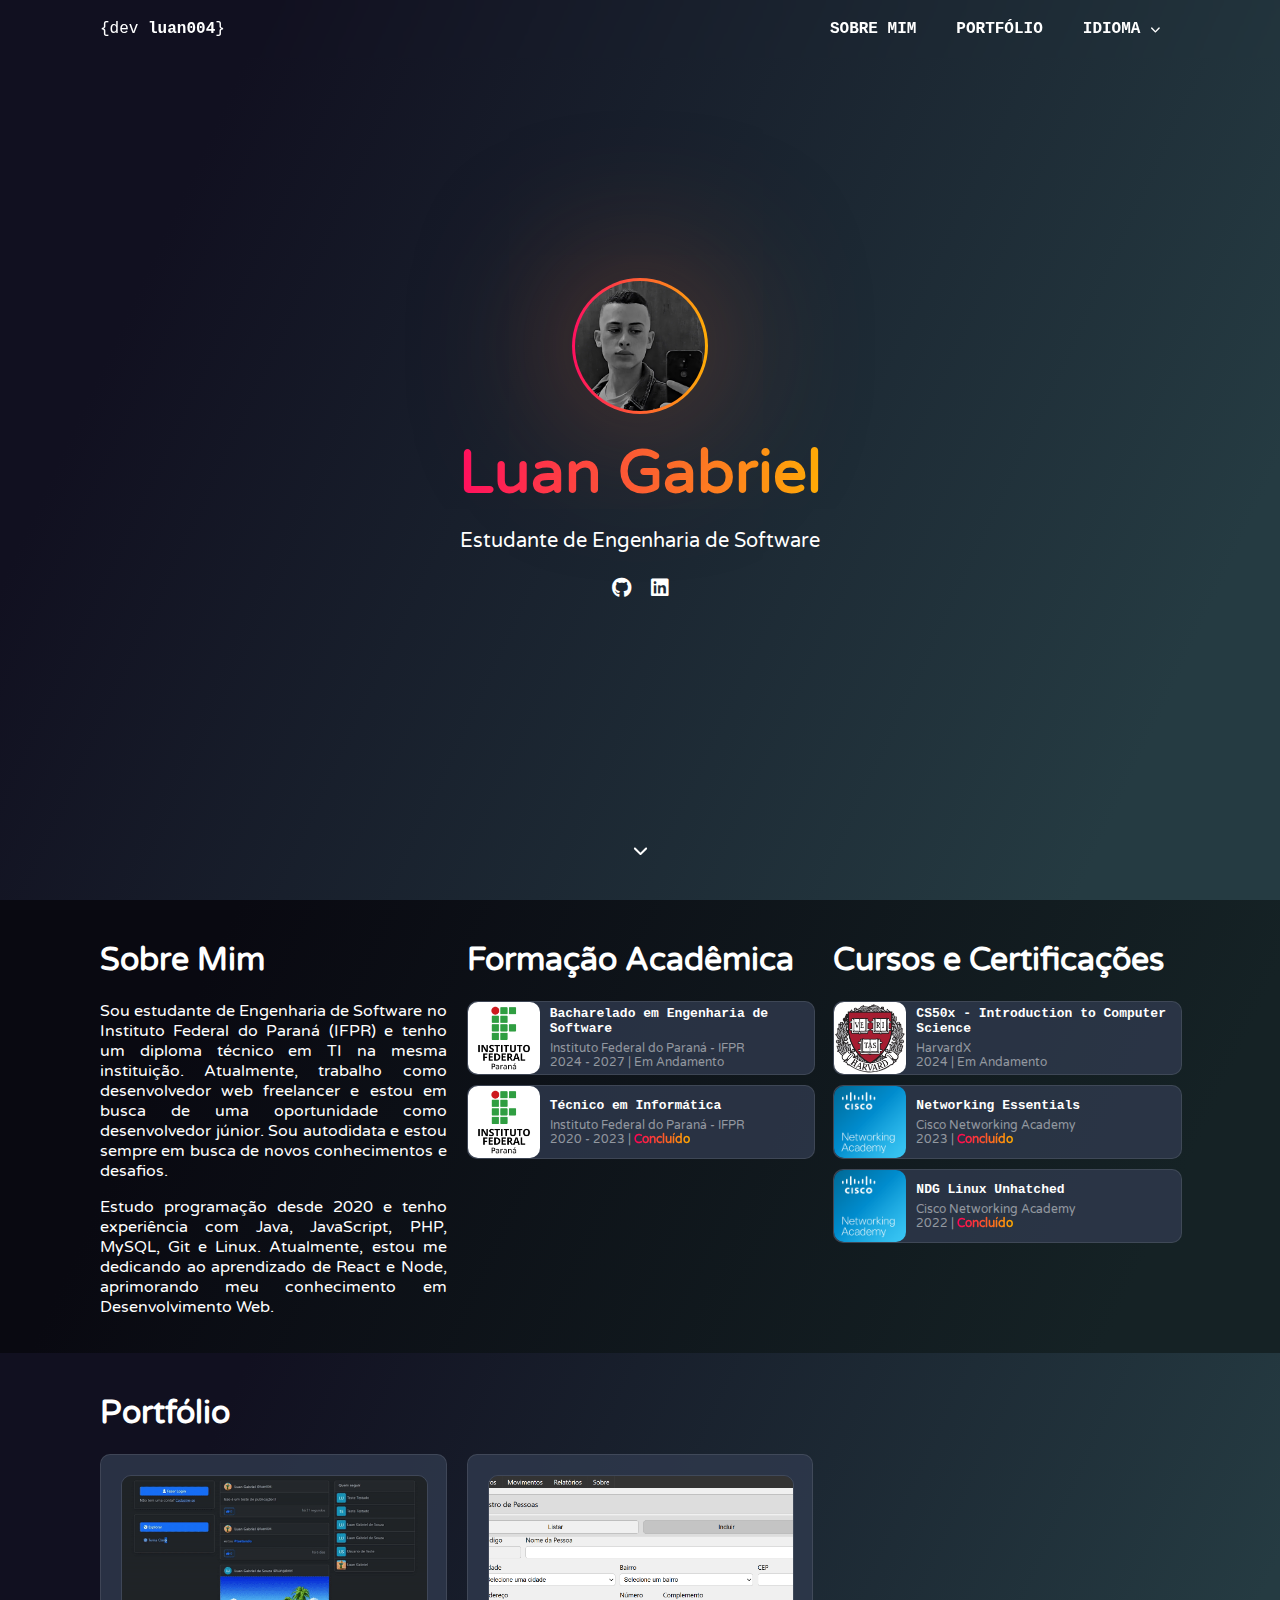
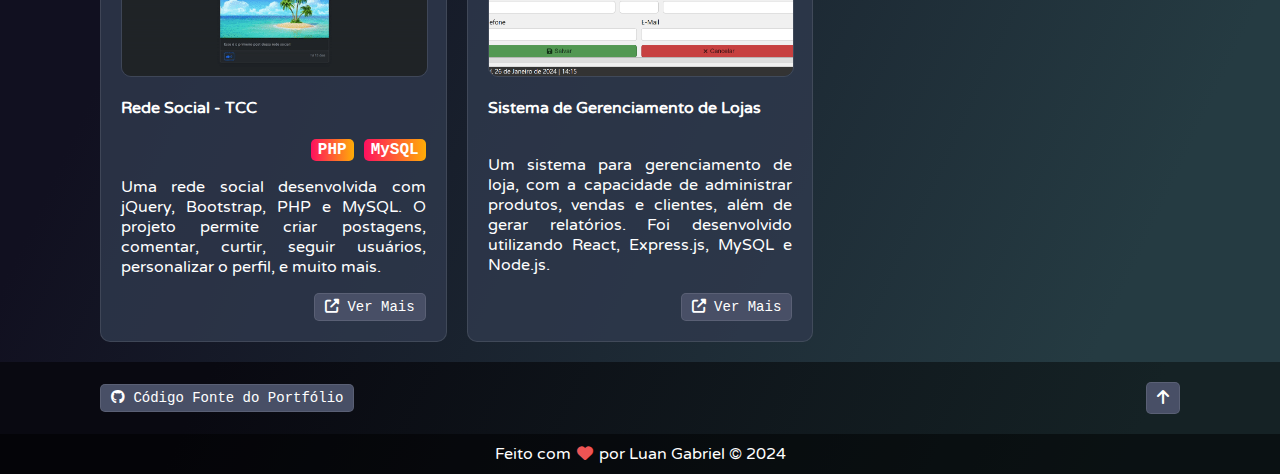
==== index.html @ 19df565a "25-05" ====
<!DOCTYPE html>
<html lang="en">
<head>
    <meta charset="UTF-8">
    <meta name="viewport" content="width=device-width, initial-scale=1.0">

    <title>Luan Gabriel</title>
    <link rel="icon" href="images/favicon.ico">

    <link rel="stylesheet" href="css/main.css">
    <link rel="stylesheet" href="css/footer.css">
    <link rel="stylesheet" href="css/nav.css">

    <link rel="stylesheet" href="css/fontawesome/css/all.min.css">
    <script src="js/jquery-3.7.1.min.js"></script>
</head>
<body>
    <!-- NAVBAR -->
    <header>
        <nav class="transparent">
            <span class="logo">{dev <b>luan004</b>}</span>
            <ul>
                <a href="#aboutme" id="nav-aboutme"></a>
                <a href="#portfolio" id="nav-portfolio"></a>
                <div class="dropdown">
                    <button class="dropdown-button">
                        <span id="nav-language"></span>
                        <i class="fa-solid fa-chevron-down"></i>
                    </button>
                    <div class="dropdown-menu">
                        <button onclick="setLang('pt-br')">
                            <img src="images/br.png" alt="Brazil Flag">
                            PORTUGUÊS
                        </button>
                        <button onclick="setLang('en-us')">
                            <img src="images/us.png" alt="United States Flag">
                            ENGLISH
                        </button>
                    </div>
                </div>
            </ul>
        </nav>
    </header>

    <!-- FACE SECTION -->
    <section id="face">
        <div class="content">
            <div class="avatar">
                <img src="images/avatar.jpg" alt="Luan">
            </div>
            <h1><b>Luan Gabriel</b></h1>
            <p id="face-subtitle"></p>
            <div class="socials">
                
                <div class="social">
                    <a class="social-content" href="https://github.com/luan004" target="_blank">
                        /luan004
                    </a>
                    <a href="https://github.com/luan004" target="_blank">
                        <i class="fab fa-github"></i>
                    </a>
                </div>
                <div class="social">
                    <a href="https://www.linkedin.com/in/luangabriel004/" target="_blank">
                        <i class="fab fa-linkedin"></i>
                    </a>
                    <a class="social-content" href="https://www.linkedin.com/in/luangabriel004/" target="_blank">
                        /luangabriel004
                    </a>
                </div>
            </div>
        </div>
        <a class="arrow" href="#aboutme">
            <i class="fa-solid fa-chevron-down"></i>
        </a>
    </section>

    <!-- ABOUT ME -->
    <section id="aboutme">
        <div class="aboutme">
            <h1 id="aboutme-title"></h1>
            <span id="aboutme-text"></span>
        </div>
        <div>
            <h1 id="education-title"></h1>
            <div class="courses">
                <div class="course">
                    <img src="images/logos/ifpr.png" alt="IFPR Logo">
                    <div>
                        <h4 id="education-bs-title"></h4>
                        <span id="education-bs-text"></span>
                    </div>
                </div>
                <div class="course">
                    <img src="images/logos/ifpr.png" alt="IFPR Logo">
                    <div>
                        <h4 id="education-it-title"></h4>
                        <span id="education-it-text"></span>
                    </div>
                </div>
            </div>
        </div>
        <div>
            <h1 id="courses-title"></h1>
            <div class="courses">
                <div class="course">
                    <img src="images/logos/harvard.jpg" alt="IFPR Logo">
                    <div>
                        <h4 id="courses-cs50-title"></h4>
                        <span id="courses-cs50-text"></span>
                    </div>
                </div>
                <div class="course">
                    <img src="images/logos/cisco.png" alt="IFPR Logo">
                    <div>
                        <h4 id="courses-network-title"></h4>
                        <span id="courses-network-text"></span>
                    </div>
                </div>
                <div class="course">
                    <img src="images/logos/cisco.png" alt="IFPR Logo">
                    <div>
                        <h4 id="courses-linux-title"></h4>
                        <span id="courses-linux-text"></span>
                    </div>
                </div>            
            </div>
        </div>
    </section>

    <!-- PORTFOLIO -->
    <section id="portfolio">
        <h1 id="portfolio-title"></h1>
        <div class="grid">
            <div class="card">
                <img src="images/portfolio/redesocial/thumb.gif" alt="Social Network Project">
                <h4 id="redesocial-title"></h4>
                <div class="tags">
                    <div class="tag">
                        PHP
                    </div>
                    <div class="tag">
                        MySQL
                    </div>
                </div>
                <p id="redesocial-text"></p>
                <div>
                    <a href="portfolio/redesocial">
                        <i class="fas fa-external-link-alt"></i>
                        <span id="redesocial-button"></span>
                    </a>
                </div>
            </div>
            <div class="card">
                <img src="images/portfolio/store/thumb.png" alt="Social Network Project">
                <h4 id="store-title"></h4>
                <p id="store-text"></p>
                <div>
                    <a href="portfolio/store">
                        <i class="fas fa-external-link-alt"></i>
                        <span id="store-button"></span>
                    </a>
                </div>
            </div>
        </div>
    </section>

    <!-- FOOTER -->
    <footer>
        <div>
            <a class="portsource" target="_blank" href="https://github.com/luan004/luan004.tech">
                <i class="fab fa-github"></i>
                <span id="footer-button"></span>
            </a>
            <a class="totop" href="#face">
                <i class="fa-solid fa-arrow-up"></i>
            </a>
        </div>
        <span id="footer-text"></span>
    </footer>
</body>
<script src="js/script.js"></script>
<script src="js/lang.js"></script>
</html>
---- css/main.css ----
/* ROBOTO FONTFACE */

@import url('https://fonts.googleapis.com/css?family=Roboto:300,400,500,700&display=swap');
@import url('https://fonts.googleapis.com/css2?family=Varela+Round&display=swap');

html {
    scroll-behavior: smooth;
}

body {
    margin: 0;
    font-family: 'Varela Round', sans-serif;
    min-height: 100vh;
    min-width: 360px;
}

/* FACE SECTION */

#face {
    /* background-color: #1b1b1b; */
    background: rgb(17,16,32);
    background: linear-gradient(115deg, rgba(17,16,32,1) 16%, rgba(37,59,66,1) 88%);
    min-height: 100vh;
    box-sizing: border-box;
    display: flex;
}

#face .content {
    margin: auto;
    text-align: center;
    color:white;
    font-size: 20px;
}

.avatar {
    background: linear-gradient(to right, #ff105f, #ffad06);
    display: inline-flex;
    border-radius: 50%;
    transition: 0.3s;
    box-shadow: 0 0 150px 2px rgba(212, 98, 45, 0.5);
}

.avatar img {
    border-radius: 50%;
    width: 130px;
    margin: 3px;
    transition: 0.3s;
}

.avatar:hover {
    box-shadow: 0 0 350px 30px rgba(212, 98, 45, 0.5);
    transform: scale(1.1);
}

#face .content h1 {
    background: linear-gradient(to right, #ff105f, #ffad06);
    -webkit-background-clip: text;
    -webkit-text-fill-color: transparent;
    font-size: 60px;
    margin: 20px;
}

.socials {
    display: flex;
    justify-content: center;
    margin: 20px;
    gap: 10px;
}

.social {
    background-color: transparent;
    padding: 5px;
    display: flex;
    transition: 0.3s;
    border-radius: 5px;
}

.social-content {
    transition: 0.3s;
    width: 0;
    overflow: hidden;
}

.social-content {
    font-size: 14px;
    color: white;
    text-decoration: none;
    transition: 0.3s;
}

.socials a {
    color: white;
    text-decoration: none;
    transition: 0.3s;
    display: flex;
    justify-content: center;
    align-items: center;
    font-family: 'Roboto Mono', monospace;
}

.arrow {
    position: absolute;
    bottom: 20px;
    left: 50%;
    transform: translateX(-50%);
    font-size: 15px;
    transition: 0.3s;
    color: white;
    cursor: pointer;
    padding: 20px;
}

.arrow.transparent {
    color: rgba(0, 0, 0, 0);
}

section {
    padding: 20px 100px;
}

/* ABOUT ME */

#aboutme {
    background-color:  rgba(20, 30, 48, 0.8);
    color: white;
    display: grid;
    background: rgb(17,16,32);
    background: linear-gradient(115deg, rgb(9, 9, 17) 16%, rgb(21, 34, 37) 88%);
    gap: 20px;
    grid-template-columns: 1fr 1fr 1fr;
}

.aboutme p {
    text-align: justify;
}

.courses {
    display: flex;
    flex-direction: column;
    gap: 10px;
    width: fit-content;
}

.course {
    background-color:  rgba(47, 57, 77, 0.8);
    border: solid 1px rgba(255, 255, 255, 0.1);
    border-radius: 10px;
    height: 72px;
    display: flex;
    width: 100%;
}

.course img {
    width: 72px;
    object-fit: cover;
    border-radius: 10px;
}

.course div {
    display: flex;
    flex-direction: column;
    justify-content: center;
    padding: 10px;
    overflow: hidden;
    width: 100%;
}

.course p, .course h4 {
    margin: 0;
}

.course p {
    font-size: 12px;
    color: rgba(255, 255, 255, 0.5);
}

.course h4 {
    font-size: 13px;
    font-family: 'Roboto Mono', monospace;
    margin-bottom: 5px;
}

.fin {
    background: linear-gradient(to right, #ff0055, #ffaa00);
    -webkit-background-clip: text;
    -webkit-text-fill-color: transparent;
}

/* PORTFOLIO */

#portfolio {
    background: rgb(17,16,32);
    background: linear-gradient(115deg, rgba(17,16,32,1) 16%, rgba(37,59,66,1) 88%);
    color: white;
}

.grid {
    display: grid;
    gap: 20px;
    grid-template-columns: repeat(3, minmax(0, 1fr));
}

.card {
    background-color:  rgba(47, 57, 77, 0.8);
    border: solid 1px rgba(255, 255, 255, 0.1);
    border-radius: 10px;
    padding: 20px;
    box-sizing: border-box;
    display: flex;
    flex-direction: column;
}

.card img {
    width: 100%;
    border-radius: 10px;
    height: 200px;
    object-fit: cover;
    border: solid 1px rgba(255, 255, 255, 0.1);
}

.card p, h4 {
    overflow-wrap: anywhere;
}

.card p {
    text-align: justify; 
}

.card div {
    display: flex;
    justify-content: end;
    margin-top: auto;
    gap: 10px;
}


.tag {
    padding: 2px 7px;
    font-family: 'Roboto Mono', monospace;
    font-weight: bold;
    
    /* GRADIENT BORDER */
    background: linear-gradient(to right, #ff105f, #ffad06);
    border-radius: 5px;
}

.card div a {
    color: white;
    text-decoration: none;
    transition: 0.3s;
    background-color: #484f66;
    padding: 5px 10px;
    border-radius: 5px;
    text-align: right;
    font-size: 14px;
    font-family: 'Roboto Mono', monospace;
    border: solid 1px rgba(255, 255, 255, 0.1);
    text-align: center;
}

.card div a:hover {
    filter: brightness(0.7);
}

@media screen and (max-width: 1700px) {
    .courses {
        width: 100%;
    }
}

@media screen and (max-width: 1200px) {
    .grid {
        grid-template-columns: repeat(2, minmax(0, 1fr));
    }
    #aboutme {
        grid-template-columns: 1fr;
    }
}

@media screen and (max-width: 920px) {
    .grid {
        grid-template-columns: 1fr;
    }
}

@media screen and (max-width: 720px) {
    section {
        padding: 20px;
    }

    .card div {
        flex-direction: column;
    }

    .card div a {
        padding: 10px 20px;
    }
}

@media screen and (min-width: 720px) {
    .social:hover {
        background-color: rgba(0, 0, 0, 0.4);
    }
    
    .social:hover .social-content {
        width: 150px;
    }
}
---- css/footer.css ----
/* FOOTER */

footer {
    background-color:  rgba(20, 30, 48, 0.8);
    color: white;
    text-align: center;
    display: flex;
    flex-direction: column;

    background: rgb(17,16,32);
    background: linear-gradient(115deg, rgb(9, 9, 17) 16%, rgb(21, 34, 37) 88%);
}

footer div {
    display: flex;
    width: 100%;
    align-items: center;
    justify-content: space-between;
    padding: 20px 100px;
    box-sizing: border-box;
}

.portsource {
    color: white;
    text-decoration: none;
    transition: 0.3s;
    background-color: #484f66;
    padding: 5px 10px;
    border-radius: 5px;
    text-align: right;
    font-size: 14px;
    font-family: 'Roboto Mono', monospace;
    border: solid 1px rgba(255, 255, 255, 0.1);
    text-align: center;
}

.portsource:hover {
    filter: brightness(0.7);
}

.totop {
    color: white;
    transition: 0.3s;
    background-color: #484f66;
    padding: 5px 10px;
    border-radius: 5px;
    border: solid 1px rgba(255, 255, 255, 0.1);
}

.totop:hover {
    filter: brightness(0.7);
}

footer p {
    background-color: rgba(0, 0, 0, 0.479);
    padding: 10px;
    margin: 0;
}

footer p i {
    margin: 0 2px 0 2px;
    color: rgb(238, 84, 84);
}

@media screen and (max-width: 720px) {
    footer div {
        padding: 20px;
    }
}
---- css/nav.css ----
/* NAV */

nav {
    font-family: 'Roboto Mono', monospace; 
    position: fixed;
    width: -webkit-fill-available;
    background-color:  rgba(20, 30, 48, 0.8);
    display: flex;
    backdrop-filter: blur(5px);
    padding: 0 100px;
    transition: 0.3s;
    width: 100%;
    box-sizing: border-box;
    border-bottom: solid 1px rgba(255, 255, 255, 0.1);
}

nav.transparent {
    background-color: rgba(0, 0, 0, 0);
    border: rgba(255, 255, 255, 0);;
}

nav a {
    text-decoration: none;
    color: white;
    margin: auto 0;
}

nav .logo {
    color: white;
    margin: auto 0;
}	

nav ul {
    list-style-type: none;
    margin: 0;
    padding: 0;
    display: flex;
    margin-left: auto;
}

nav ul a, .dropdown-button {
    padding: 20px;
    color: white;
    text-decoration: none;
    transition: 0.1s;
    border-radius: 5px;
    font-weight: bold;
}

nav ul a * {
    font-size: 16px;
    height: 16px;
}

nav ul a div {
    display: flex;
    justify-content: center;
    align-items: center;
    width: 50px;
}

nav ul a div img {
    position: absolute;
    width: 32px;
    height: 32px;
}

nav ul a:hover {
    background-color: rgba(0, 0, 0, 0.30);
}

.dropdown {
    position: relative;
    display: inline-block;
    width: inherit;
}

.dropdown-button {
    width: inherit;
    background-color: transparent;
    border: none;
    height: 100%;
    text-wrap: nowrap;
    font-family: 'Roboto Mono', monospace;
    font-weight: bold;
    font-size: 16px;
}

.dropdown-button i {
    font-size: 10px;
}
.dropdown-button:hover {
    background-color: rgba(0, 0, 0, 0.30);
    cursor: pointer;
}

.dropdown:hover .dropdown-menu {
    display: block;
}

.dropdown-menu {
    display: none;
    position: absolute;
    min-width: inherit;
    box-shadow: 0px 8px 16px 0px rgba(0,0,0,0.2);
    z-index: 1;

    background-color: rgba(20, 30, 48, 0.8);
    backdrop-filter: blur(5px);
    border-radius: 10px;
    border: solid 1px rgba(255, 255, 255, 0.1);
    padding: 10px 0;
}

.dropdown-menu button {
    width: 100%;
    background-color: transparent;
    border: none;
    color: white;
    padding: 10px 20px;
    text-align: left;
    text-decoration: none;
    display: block;
    font-size: 16px;
    transition: 0.1s;
    font-family: 'Roboto Mono', monospace;
    font-weight: bold;
    font-size: 14px;
    align-items: center;
    display: flex;
}

.dropdown-menu button img {
    width: 24px;
    height: 24px;
    margin-right: 5px;
}

.dropdown-menu button:hover {
    background-color: rgba(0, 0, 0, 0.30);
    cursor: pointer;

}

@media screen and (max-width: 720px) {

    nav {
        padding: 0;
    }

    nav .logo {
        display: none;
    }

    nav ul {
        width: 100%;
    }

    nav ul a {
        padding: 20px 0;
        width: inherit;
        text-align: center;
    }

    nav ul a div {
        width: auto;
    }
}
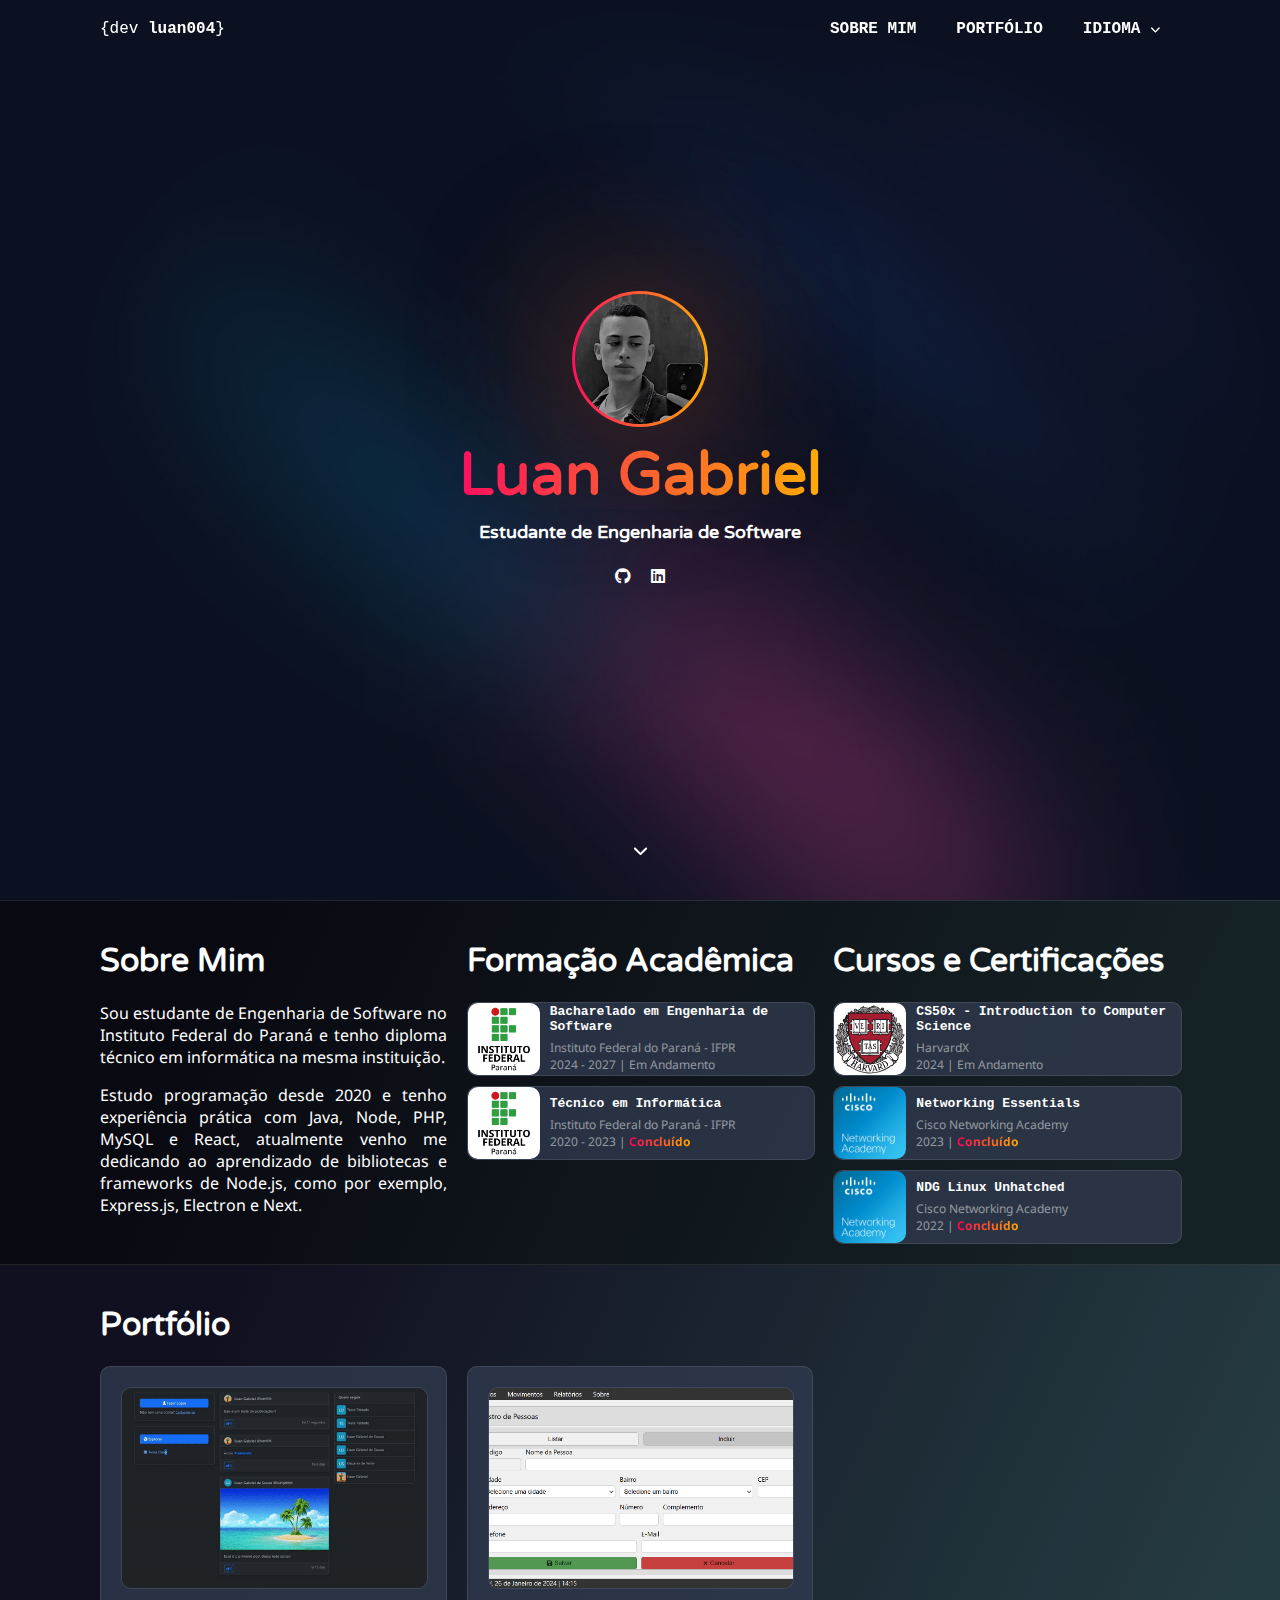
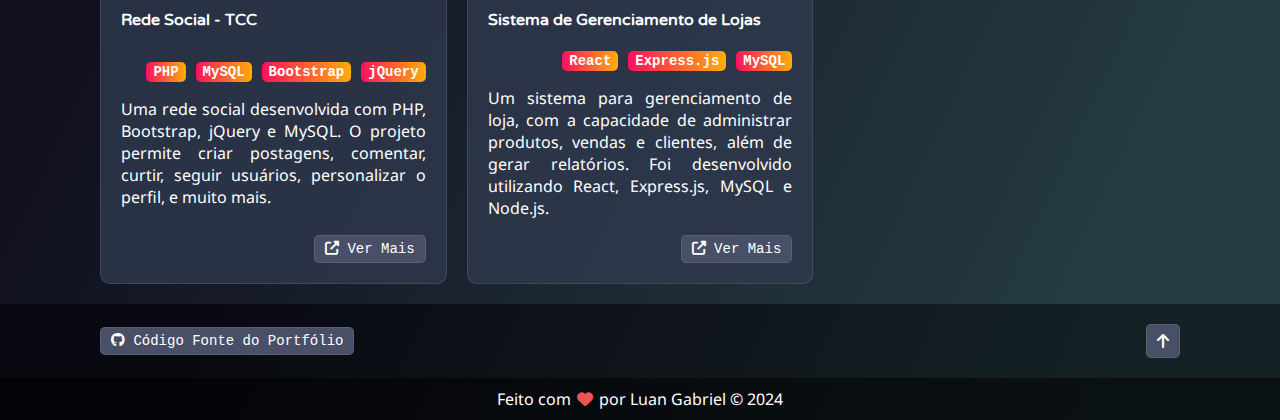
==== commit 1e7233d7: "25-05" ====
--- a/index.html
+++ b/index.html
@@ -48,8 +48,8 @@
             <div class="avatar">
                 <img src="images/avatar.jpg" alt="Luan">
             </div>
-            <h1><b>Luan Gabriel</b></h1>
-            <p id="face-subtitle"></p>
+            <h1>Luan Gabriel</h1>
+            <h2 id="face-subtitle"></h2>
             <div class="socials">
                 
                 <div class="social">
@@ -142,6 +142,12 @@
                     <div class="tag">
                         MySQL
                     </div>
+                    <div class="tag">
+                        Bootstrap
+                    </div>
+                    <div class="tag">
+                        jQuery
+                    </div>
                 </div>
                 <p id="redesocial-text"></p>
                 <div>
@@ -154,6 +160,17 @@
             <div class="card">
                 <img src="images/portfolio/store/thumb.png" alt="Social Network Project">
                 <h4 id="store-title"></h4>
+                <div class="tags">
+                    <div class="tag">
+                        React
+                    </div>
+                    <div class="tag">
+                        Express.js
+                    </div>
+                    <div class="tag">
+                        MySQL
+                    </div>
+                </div>
                 <p id="store-text"></p>
                 <div>
                     <a href="portfolio/store">
--- a/css/main.css
+++ b/css/main.css
@@ -2,6 +2,8 @@
 
 @import url('https://fonts.googleapis.com/css?family=Roboto:300,400,500,700&display=swap');
 @import url('https://fonts.googleapis.com/css2?family=Varela+Round&display=swap');
+@import url('https://fonts.googleapis.com/css2?family=Poetsen+One&display=swap');
+@import url('https://fonts.googleapis.com/css2?family=Noto+Sans:ital,wght@0,100..900;1,100..900&display=swap');
 
 html {
     scroll-behavior: smooth;
@@ -9,27 +11,30 @@
 
 body {
     margin: 0;
-    font-family: 'Varela Round', sans-serif;
+    font-family: 'Noto Sans', sans-serif;
     min-height: 100vh;
     min-width: 360px;
 }
 
+h1, h2, h3, h4, h5, h6 {
+    font-family: 'Varela Round', sans-serif;
+}
 /* FACE SECTION */
 
 #face {
-    /* background-color: #1b1b1b; */
     background: rgb(17,16,32);
-    background: linear-gradient(115deg, rgba(17,16,32,1) 16%, rgba(37,59,66,1) 88%);
     min-height: 100vh;
     box-sizing: border-box;
     display: flex;
+    /* background: linear-gradient(115deg, rgba(17,16,32,1) 16%, rgba(37,59,66,1) 88%); */
+    background-image: url('../images/hero-dark@90.dba36cdf.jpg');
+    background-size: cover;
 }
 
 #face .content {
     margin: auto;
     text-align: center;
     color:white;
-    font-size: 20px;
 }
 
 .avatar {
@@ -57,8 +62,14 @@
     -webkit-background-clip: text;
     -webkit-text-fill-color: transparent;
     font-size: 60px;
-    margin: 20px;
-}
+    margin: 10px;
+}
+
+#face .content h2 {
+    font-size: 18px;
+    margin: 10px;
+}
+
 
 .socials {
     display: flex;
@@ -128,17 +139,25 @@
     background: linear-gradient(115deg, rgb(9, 9, 17) 16%, rgb(21, 34, 37) 88%);
     gap: 20px;
     grid-template-columns: 1fr 1fr 1fr;
+
+    border-top: solid 1px rgba(255, 255, 255, 0.1);
+    border-bottom: solid 1px rgba(255, 255, 255, 0.1);
 }
 
 .aboutme p {
     text-align: justify;
 }
 
+.aboutme span {
+    width: 400px;
+    display: block;
+}
 .courses {
     display: flex;
     flex-direction: column;
     gap: 10px;
     width: fit-content;
+    width: 400px;
 }
 
 .course {
@@ -238,10 +257,14 @@
     padding: 2px 7px;
     font-family: 'Roboto Mono', monospace;
     font-weight: bold;
-    
-    /* GRADIENT BORDER */
     background: linear-gradient(to right, #ff105f, #ffad06);
     border-radius: 5px;
+    font-size: 14px;
+    transition: 0.2s;
+}
+
+.tag:hover {
+    box-shadow: 0 0 10px 0 rgb(255, 78, 55);
 }
 
 .card div a {
@@ -266,6 +289,9 @@
     .courses {
         width: 100%;
     }
+    .aboutme span {
+        width: 100%;
+    }
 }
 
 @media screen and (max-width: 1200px) {
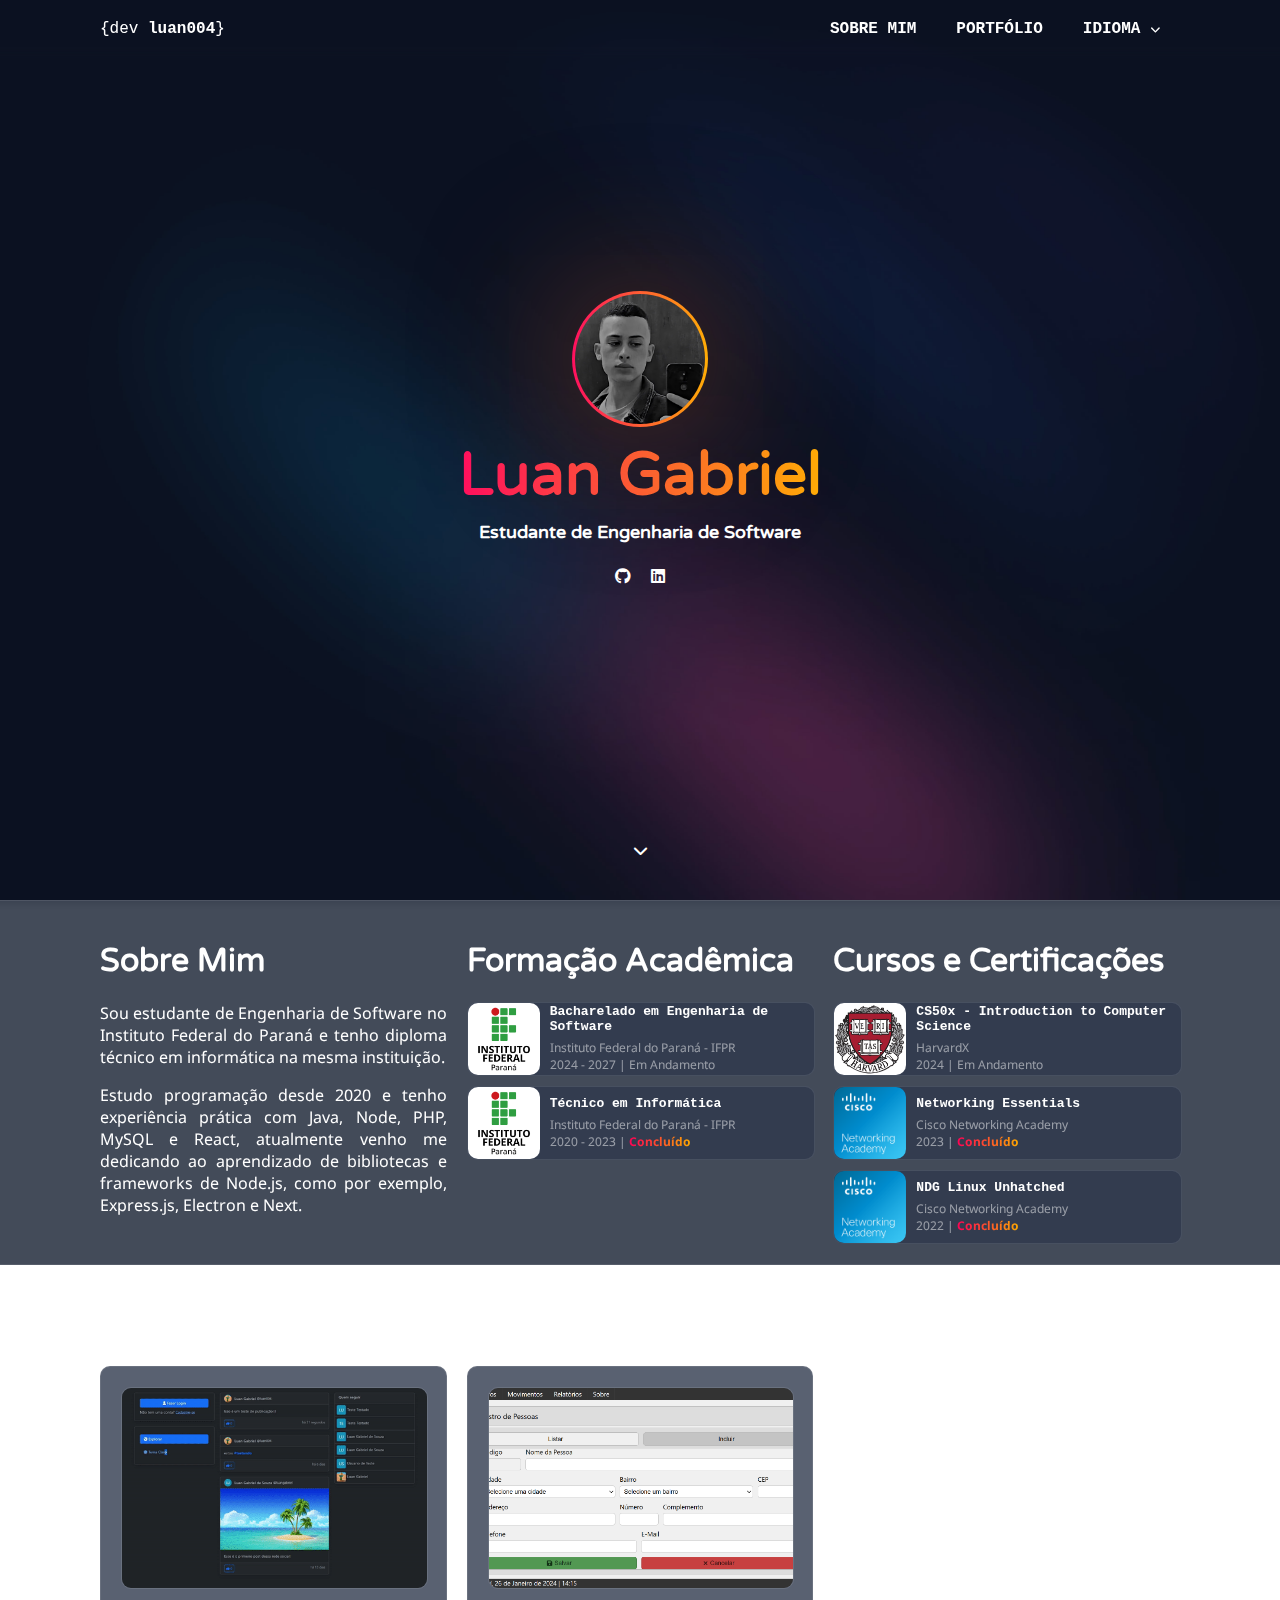
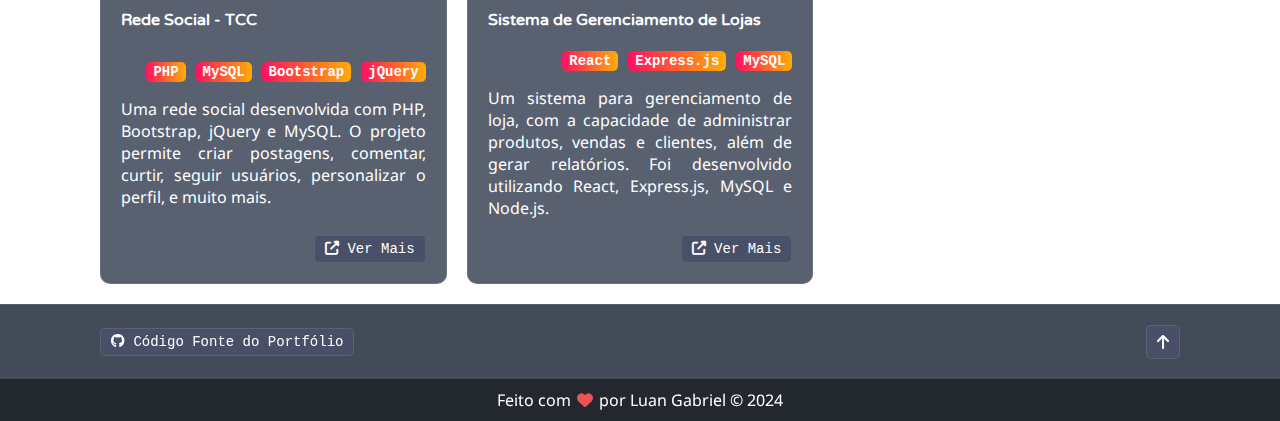
==== commit 5254df00: "25-05" ====
--- a/index.html
+++ b/index.html
@@ -15,6 +15,161 @@
     <script src="js/jquery-3.7.1.min.js"></script>
 </head>
 <body>
+
+    <!-- FACE SECTION -->
+    <section id="face">
+        <div class="content">
+            <div class="avatar">
+                <img src="images/avatar.jpg" alt="Luan">
+            </div>
+            <h1>Luan Gabriel</h1>
+            <h2 id="face-subtitle"></h2>
+            <div class="socials">
+                
+                <div class="social">
+                    <a class="social-content" href="https://github.com/luan004" target="_blank">
+                        /luan004
+                    </a>
+                    <a href="https://github.com/luan004" target="_blank">
+                        <i class="fab fa-github"></i>
+                    </a>
+                </div>
+                <div class="social">
+                    <a href="https://www.linkedin.com/in/luangabriel004/" target="_blank">
+                        <i class="fab fa-linkedin"></i>
+                    </a>
+                    <a class="social-content" href="https://www.linkedin.com/in/luangabriel004/" target="_blank">
+                        /luangabriel004
+                    </a>
+                </div>
+            </div>
+        </div>
+        <a class="arrow" href="#aboutme">
+            <i class="fa-solid fa-chevron-down"></i>
+        </a>
+    </section>
+
+    <!-- ABOUT ME -->
+    <section id="aboutme">
+        <div class="aboutme">
+            <h1 id="aboutme-title"></h1>
+            <span id="aboutme-text"></span>
+        </div>
+        <div>
+            <h1 id="education-title"></h1>
+            <div class="courses">
+                <div class="course">
+                    <img src="images/logos/ifpr.png" alt="IFPR Logo">
+                    <div>
+                        <h4 id="education-bs-title"></h4>
+                        <span id="education-bs-text"></span>
+                    </div>
+                </div>
+                <div class="course">
+                    <img src="images/logos/ifpr.png" alt="IFPR Logo">
+                    <div>
+                        <h4 id="education-it-title"></h4>
+                        <span id="education-it-text"></span>
+                    </div>
+                </div>
+            </div>
+        </div>
+        <div>
+            <h1 id="courses-title"></h1>
+            <div class="courses">
+                <div class="course">
+                    <img src="images/logos/harvard.jpg" alt="IFPR Logo">
+                    <div>
+                        <h4 id="courses-cs50-title"></h4>
+                        <span id="courses-cs50-text"></span>
+                    </div>
+                </div>
+                <div class="course">
+                    <img src="images/logos/cisco.png" alt="IFPR Logo">
+                    <div>
+                        <h4 id="courses-network-title"></h4>
+                        <span id="courses-network-text"></span>
+                    </div>
+                </div>
+                <div class="course">
+                    <img src="images/logos/cisco.png" alt="IFPR Logo">
+                    <div>
+                        <h4 id="courses-linux-title"></h4>
+                        <span id="courses-linux-text"></span>
+                    </div>
+                </div>            
+            </div>
+        </div>
+    </section>
+
+    <!-- PORTFOLIO -->
+    <section id="portfolio">
+        <h1 id="portfolio-title"></h1>
+        <div class="grid">
+            <div class="card">
+                <img src="images/portfolio/redesocial/thumb.gif" alt="Social Network Project">
+                <h4 id="redesocial-title"></h4>
+                <div class="tags">
+                    <div class="tag">
+                        PHP
+                    </div>
+                    <div class="tag">
+                        MySQL
+                    </div>
+                    <div class="tag">
+                        Bootstrap
+                    </div>
+                    <div class="tag">
+                        jQuery
+                    </div>
+                </div>
+                <p id="redesocial-text"></p>
+                <div>
+                    <a href="portfolio/redesocial">
+                        <i class="fas fa-external-link-alt"></i>
+                        <span id="redesocial-button"></span>
+                    </a>
+                </div>
+            </div>
+            <div class="card">
+                <img src="images/portfolio/store/thumb.png" alt="Social Network Project">
+                <h4 id="store-title"></h4>
+                <div class="tags">
+                    <div class="tag">
+                        React
+                    </div>
+                    <div class="tag">
+                        Express.js
+                    </div>
+                    <div class="tag">
+                        MySQL
+                    </div>
+                </div>
+                <p id="store-text"></p>
+                <div>
+                    <a href="portfolio/store">
+                        <i class="fas fa-external-link-alt"></i>
+                        <span id="store-button"></span>
+                    </a>
+                </div>
+            </div>
+        </div>
+    </section>
+
+    <!-- FOOTER -->
+    <footer>
+        <div>
+            <a class="portsource" target="_blank" href="https://github.com/luan004/luan004.tech">
+                <i class="fab fa-github"></i>
+                <span id="footer-button"></span>
+            </a>
+            <a class="totop" href="#face">
+                <i class="fa-solid fa-arrow-up"></i>
+            </a>
+        </div>
+        <span id="footer-text"></span>
+    </footer>
+
     <!-- NAVBAR -->
     <header>
         <nav class="transparent">
@@ -41,160 +196,6 @@
             </ul>
         </nav>
     </header>
-
-    <!-- FACE SECTION -->
-    <section id="face">
-        <div class="content">
-            <div class="avatar">
-                <img src="images/avatar.jpg" alt="Luan">
-            </div>
-            <h1>Luan Gabriel</h1>
-            <h2 id="face-subtitle"></h2>
-            <div class="socials">
-                
-                <div class="social">
-                    <a class="social-content" href="https://github.com/luan004" target="_blank">
-                        /luan004
-                    </a>
-                    <a href="https://github.com/luan004" target="_blank">
-                        <i class="fab fa-github"></i>
-                    </a>
-                </div>
-                <div class="social">
-                    <a href="https://www.linkedin.com/in/luangabriel004/" target="_blank">
-                        <i class="fab fa-linkedin"></i>
-                    </a>
-                    <a class="social-content" href="https://www.linkedin.com/in/luangabriel004/" target="_blank">
-                        /luangabriel004
-                    </a>
-                </div>
-            </div>
-        </div>
-        <a class="arrow" href="#aboutme">
-            <i class="fa-solid fa-chevron-down"></i>
-        </a>
-    </section>
-
-    <!-- ABOUT ME -->
-    <section id="aboutme">
-        <div class="aboutme">
-            <h1 id="aboutme-title"></h1>
-            <span id="aboutme-text"></span>
-        </div>
-        <div>
-            <h1 id="education-title"></h1>
-            <div class="courses">
-                <div class="course">
-                    <img src="images/logos/ifpr.png" alt="IFPR Logo">
-                    <div>
-                        <h4 id="education-bs-title"></h4>
-                        <span id="education-bs-text"></span>
-                    </div>
-                </div>
-                <div class="course">
-                    <img src="images/logos/ifpr.png" alt="IFPR Logo">
-                    <div>
-                        <h4 id="education-it-title"></h4>
-                        <span id="education-it-text"></span>
-                    </div>
-                </div>
-            </div>
-        </div>
-        <div>
-            <h1 id="courses-title"></h1>
-            <div class="courses">
-                <div class="course">
-                    <img src="images/logos/harvard.jpg" alt="IFPR Logo">
-                    <div>
-                        <h4 id="courses-cs50-title"></h4>
-                        <span id="courses-cs50-text"></span>
-                    </div>
-                </div>
-                <div class="course">
-                    <img src="images/logos/cisco.png" alt="IFPR Logo">
-                    <div>
-                        <h4 id="courses-network-title"></h4>
-                        <span id="courses-network-text"></span>
-                    </div>
-                </div>
-                <div class="course">
-                    <img src="images/logos/cisco.png" alt="IFPR Logo">
-                    <div>
-                        <h4 id="courses-linux-title"></h4>
-                        <span id="courses-linux-text"></span>
-                    </div>
-                </div>            
-            </div>
-        </div>
-    </section>
-
-    <!-- PORTFOLIO -->
-    <section id="portfolio">
-        <h1 id="portfolio-title"></h1>
-        <div class="grid">
-            <div class="card">
-                <img src="images/portfolio/redesocial/thumb.gif" alt="Social Network Project">
-                <h4 id="redesocial-title"></h4>
-                <div class="tags">
-                    <div class="tag">
-                        PHP
-                    </div>
-                    <div class="tag">
-                        MySQL
-                    </div>
-                    <div class="tag">
-                        Bootstrap
-                    </div>
-                    <div class="tag">
-                        jQuery
-                    </div>
-                </div>
-                <p id="redesocial-text"></p>
-                <div>
-                    <a href="portfolio/redesocial">
-                        <i class="fas fa-external-link-alt"></i>
-                        <span id="redesocial-button"></span>
-                    </a>
-                </div>
-            </div>
-            <div class="card">
-                <img src="images/portfolio/store/thumb.png" alt="Social Network Project">
-                <h4 id="store-title"></h4>
-                <div class="tags">
-                    <div class="tag">
-                        React
-                    </div>
-                    <div class="tag">
-                        Express.js
-                    </div>
-                    <div class="tag">
-                        MySQL
-                    </div>
-                </div>
-                <p id="store-text"></p>
-                <div>
-                    <a href="portfolio/store">
-                        <i class="fas fa-external-link-alt"></i>
-                        <span id="store-button"></span>
-                    </a>
-                </div>
-            </div>
-        </div>
-    </section>
-
-    <!-- FOOTER -->
-    <footer>
-        <div>
-            <a class="portsource" target="_blank" href="https://github.com/luan004/luan004.tech">
-                <i class="fab fa-github"></i>
-                <span id="footer-button"></span>
-            </a>
-            <a class="totop" href="#face">
-                <i class="fa-solid fa-arrow-up"></i>
-            </a>
-        </div>
-        <span id="footer-text"></span>
-    </footer>
 </body>
 <script src="js/script.js"></script>
 <script src="js/lang.js"></script>
--- a/css/main.css
+++ b/css/main.css
@@ -14,6 +14,9 @@
     font-family: 'Noto Sans', sans-serif;
     min-height: 100vh;
     min-width: 360px;
+    background-image: url('../images/hero-dark@90.dba36cdf.jpg');
+    background-size: cover;
+    background-attachment: fixed;
 }
 
 h1, h2, h3, h4, h5, h6 {
@@ -22,12 +25,11 @@
 /* FACE SECTION */
 
 #face {
-    background: rgb(17,16,32);
     min-height: 100vh;
     box-sizing: border-box;
     display: flex;
     /* background: linear-gradient(115deg, rgba(17,16,32,1) 16%, rgba(37,59,66,1) 88%); */
-    background-image: url('../images/hero-dark@90.dba36cdf.jpg');
+    
     background-size: cover;
 }
 
@@ -133,13 +135,11 @@
 
 #aboutme {
     background-color:  rgba(20, 30, 48, 0.8);
+    backdrop-filter: blur(5px);
     color: white;
     display: grid;
-    background: rgb(17,16,32);
-    background: linear-gradient(115deg, rgb(9, 9, 17) 16%, rgb(21, 34, 37) 88%);
     gap: 20px;
     grid-template-columns: 1fr 1fr 1fr;
-
     border-top: solid 1px rgba(255, 255, 255, 0.1);
     border-bottom: solid 1px rgba(255, 255, 255, 0.1);
 }
@@ -208,8 +208,6 @@
 /* PORTFOLIO */
 
 #portfolio {
-    background: rgb(17,16,32);
-    background: linear-gradient(115deg, rgba(17,16,32,1) 16%, rgba(37,59,66,1) 88%);
     color: white;
 }
 
--- a/css/footer.css
+++ b/css/footer.css
@@ -1,14 +1,14 @@
 /* FOOTER */
 
 footer {
-    background-color:  rgba(20, 30, 48, 0.8);
     color: white;
     text-align: center;
     display: flex;
     flex-direction: column;
 
-    background: rgb(17,16,32);
-    background: linear-gradient(115deg, rgb(9, 9, 17) 16%, rgb(21, 34, 37) 88%);
+    border-top: solid 1px rgba(255, 255, 255, 0.1);
+    background-color:  rgba(20, 30, 48, 0.8);
+    backdrop-filter: blur(5px);
 }
 
 footer div {
--- a/css/nav.css
+++ b/css/nav.css
@@ -1,4 +1,9 @@
 /* NAV */
+
+header {
+    position: absolute;
+    top: 0;
+}
 
 nav {
     font-family: 'Roboto Mono', monospace; 
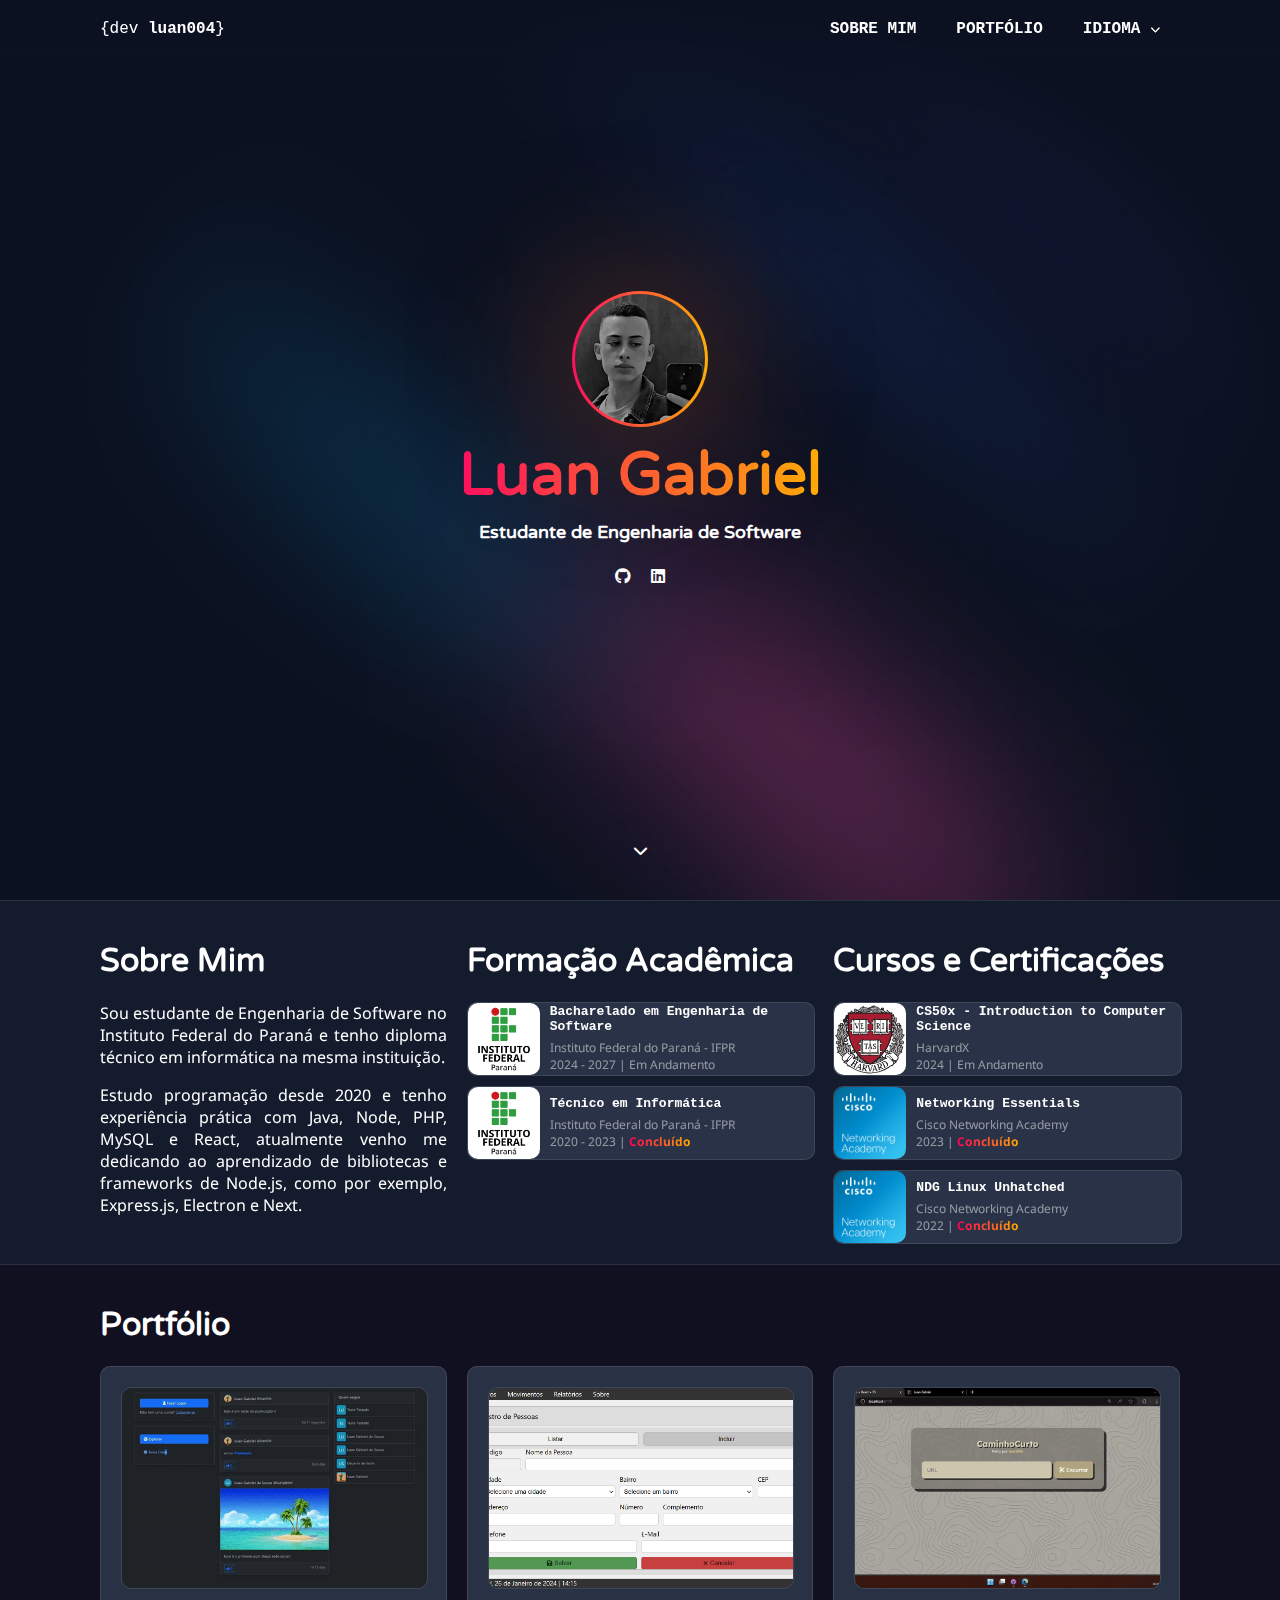
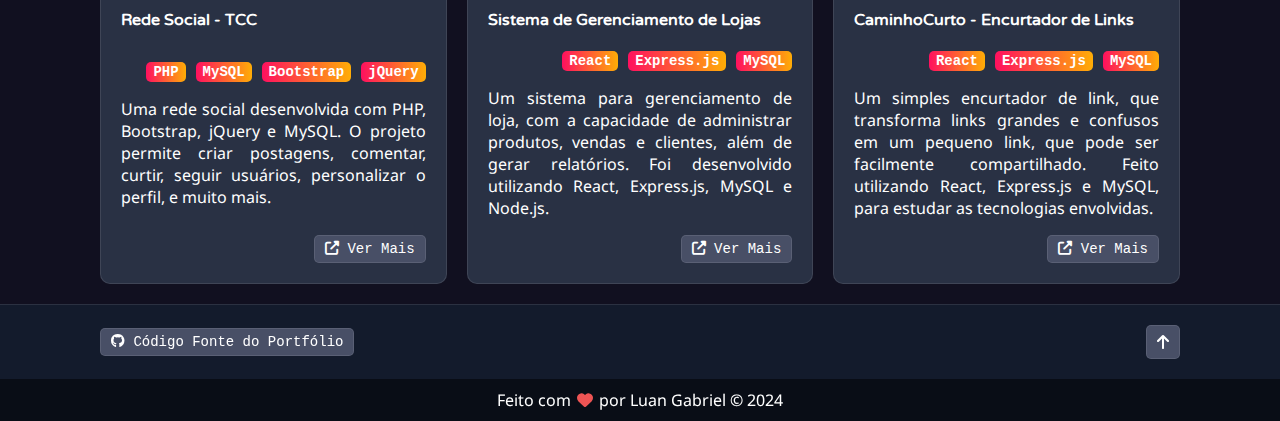
==== commit 0cc0c82b: "16-06" ====
--- a/index.html
+++ b/index.html
@@ -150,6 +150,28 @@
                     <a href="portfolio/store">
                         <i class="fas fa-external-link-alt"></i>
                         <span id="store-button"></span>
+                    </a>
+                </div>
+            </div>
+            <div class="card">
+                <img src="images/portfolio/cc/thumb.gif" alt="Link Shortener Project">
+                <h4 id="cc-title"></h4>
+                <div class="tags">
+                    <div class="tag">
+                        React
+                    </div>
+                    <div class="tag">
+                        Express.js
+                    </div>
+                    <div class="tag">
+                        MySQL
+                    </div>
+                </div>
+                <p id="cc-text"></p>
+                <div>
+                    <a href="portfolio/caminhocurto">
+                        <i class="fas fa-external-link-alt"></i>
+                        <span id="cc-button"></span>
                     </a>
                 </div>
             </div>
--- a/css/main.css
+++ b/css/main.css
@@ -17,6 +17,7 @@
     background-image: url('../images/hero-dark@90.dba36cdf.jpg');
     background-size: cover;
     background-attachment: fixed;
+    background-color: rgba(17,16,32,1);
 }
 
 h1, h2, h3, h4, h5, h6 {
@@ -312,13 +313,10 @@
         padding: 20px;
     }
 
-    .card div {
-        flex-direction: column;
-    }
-
-    .card div a {
+
+/*     .card div a {
         padding: 10px 20px;
-    }
+    } */
 }
 
 @media screen and (min-width: 720px) {
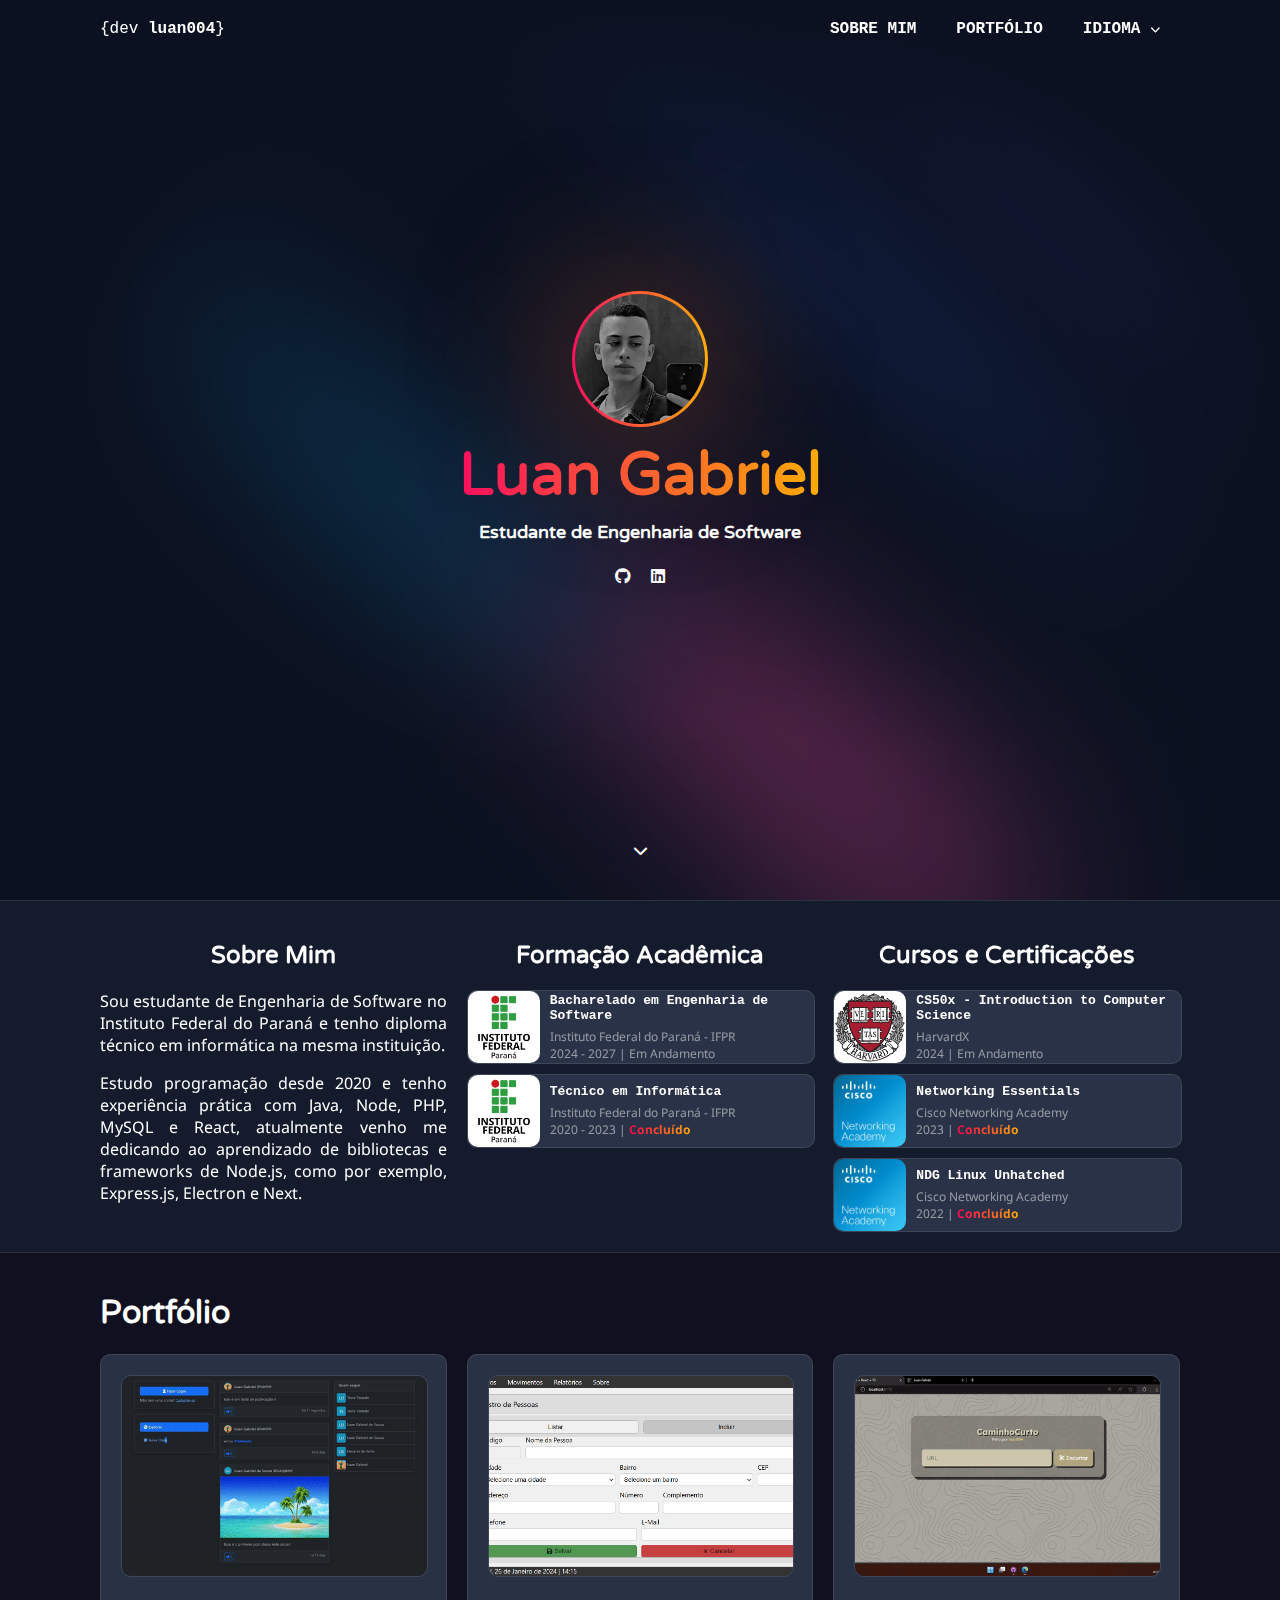
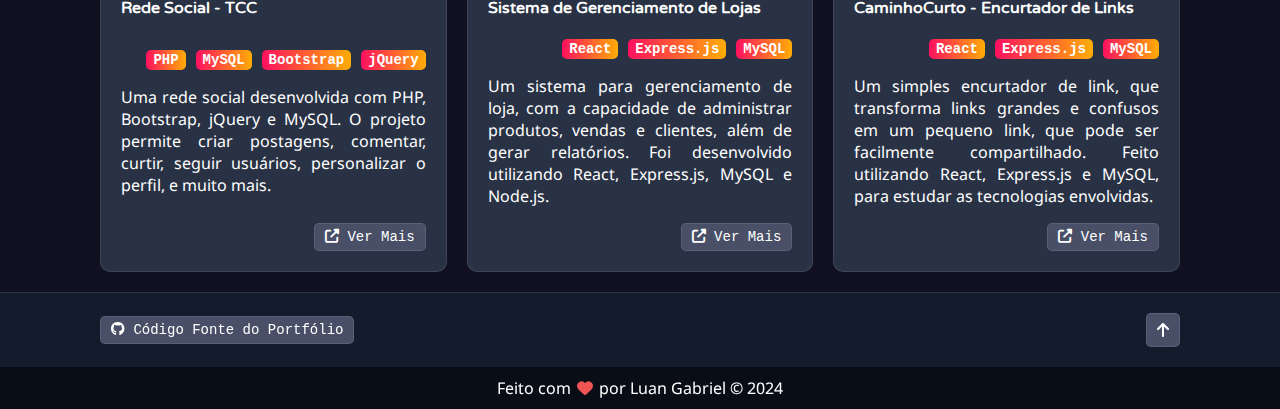
==== commit 075af6eb: "feat: responsividade para telas maiores que 2600px" ====
--- a/index.html
+++ b/index.html
@@ -55,7 +55,7 @@
             <h1 id="aboutme-title"></h1>
             <span id="aboutme-text"></span>
         </div>
-        <div>
+        <div class="education-content">
             <h1 id="education-title"></h1>
             <div class="courses">
                 <div class="course">
@@ -74,7 +74,7 @@
                 </div>
             </div>
         </div>
-        <div>
+        <div class="courses-content">
             <h1 id="courses-title"></h1>
             <div class="courses">
                 <div class="course">
--- a/css/main.css
+++ b/css/main.css
@@ -129,7 +129,7 @@
 }
 
 section {
-    padding: 20px 100px;
+    padding: 20px 250px;
 }
 
 /* ABOUT ME */
@@ -145,20 +145,21 @@
     border-bottom: solid 1px rgba(255, 255, 255, 0.1);
 }
 
+#aboutme h1 {
+    text-align: center;
+    font-size: 24px;
+    margin: 20px;
+}
+
 .aboutme p {
     text-align: justify;
 }
 
-.aboutme span {
-    width: 400px;
-    display: block;
-}
+
 .courses {
     display: flex;
     flex-direction: column;
     gap: 10px;
-    width: fit-content;
-    width: 400px;
 }
 
 .course {
@@ -215,7 +216,7 @@
 .grid {
     display: grid;
     gap: 20px;
-    grid-template-columns: repeat(3, minmax(0, 1fr));
+    grid-template-columns: repeat(4, minmax(0, 1fr));
 }
 
 .card {
@@ -284,11 +285,50 @@
     filter: brightness(0.7);
 }
 
+@media screen and (min-width: 2800px){
+    .grid {
+        grid-template-columns: repeat(6, minmax(0, 1fr));
+    }
+}
+
+@media screen and (min-width: 2000px) {
+    .aboutme {
+        width: 500px;
+    }
+    
+    .education-content {
+        width: 500px;
+        margin: 0 auto;
+    }
+    
+    .courses-content {
+        width: 500px;
+        margin-left: auto;
+    }
+}
+
 @media screen and (max-width: 1700px) {
     .courses {
         width: 100%;
     }
     .aboutme span {
+        width: 100%;
+    }
+    section {
+        padding: 20px 100px;
+    }
+    .grid {
+        grid-template-columns: repeat(3, minmax(0, 1fr));
+    }
+    .aboutme {
+        width: 100%;
+    }
+    
+    .education-content {
+        width: 100%;
+    }
+    
+    .courses-content {
         width: 100%;
     }
 }
--- a/css/footer.css
+++ b/css/footer.css
@@ -16,7 +16,7 @@
     width: 100%;
     align-items: center;
     justify-content: space-between;
-    padding: 20px 100px;
+    padding: 20px 250px;
     box-sizing: border-box;
 }
 
@@ -62,6 +62,12 @@
     color: rgb(238, 84, 84);
 }
 
+@media screen and (max-width: 1700px) {
+    footer div {
+        padding: 20px 100px;
+    }    
+}
+
 @media screen and (max-width: 720px) {
     footer div {
         padding: 20px;
--- a/css/nav.css
+++ b/css/nav.css
@@ -12,7 +12,7 @@
     background-color:  rgba(20, 30, 48, 0.8);
     display: flex;
     backdrop-filter: blur(5px);
-    padding: 0 100px;
+    padding: 0 250px;
     transition: 0.3s;
     width: 100%;
     box-sizing: border-box;
@@ -147,6 +147,12 @@
 
 }
 
+@media screen and (max-width: 1700px) {
+    nav {
+        padding: 0 100px;
+    }
+}
+
 @media screen and (max-width: 720px) {
 
     nav {
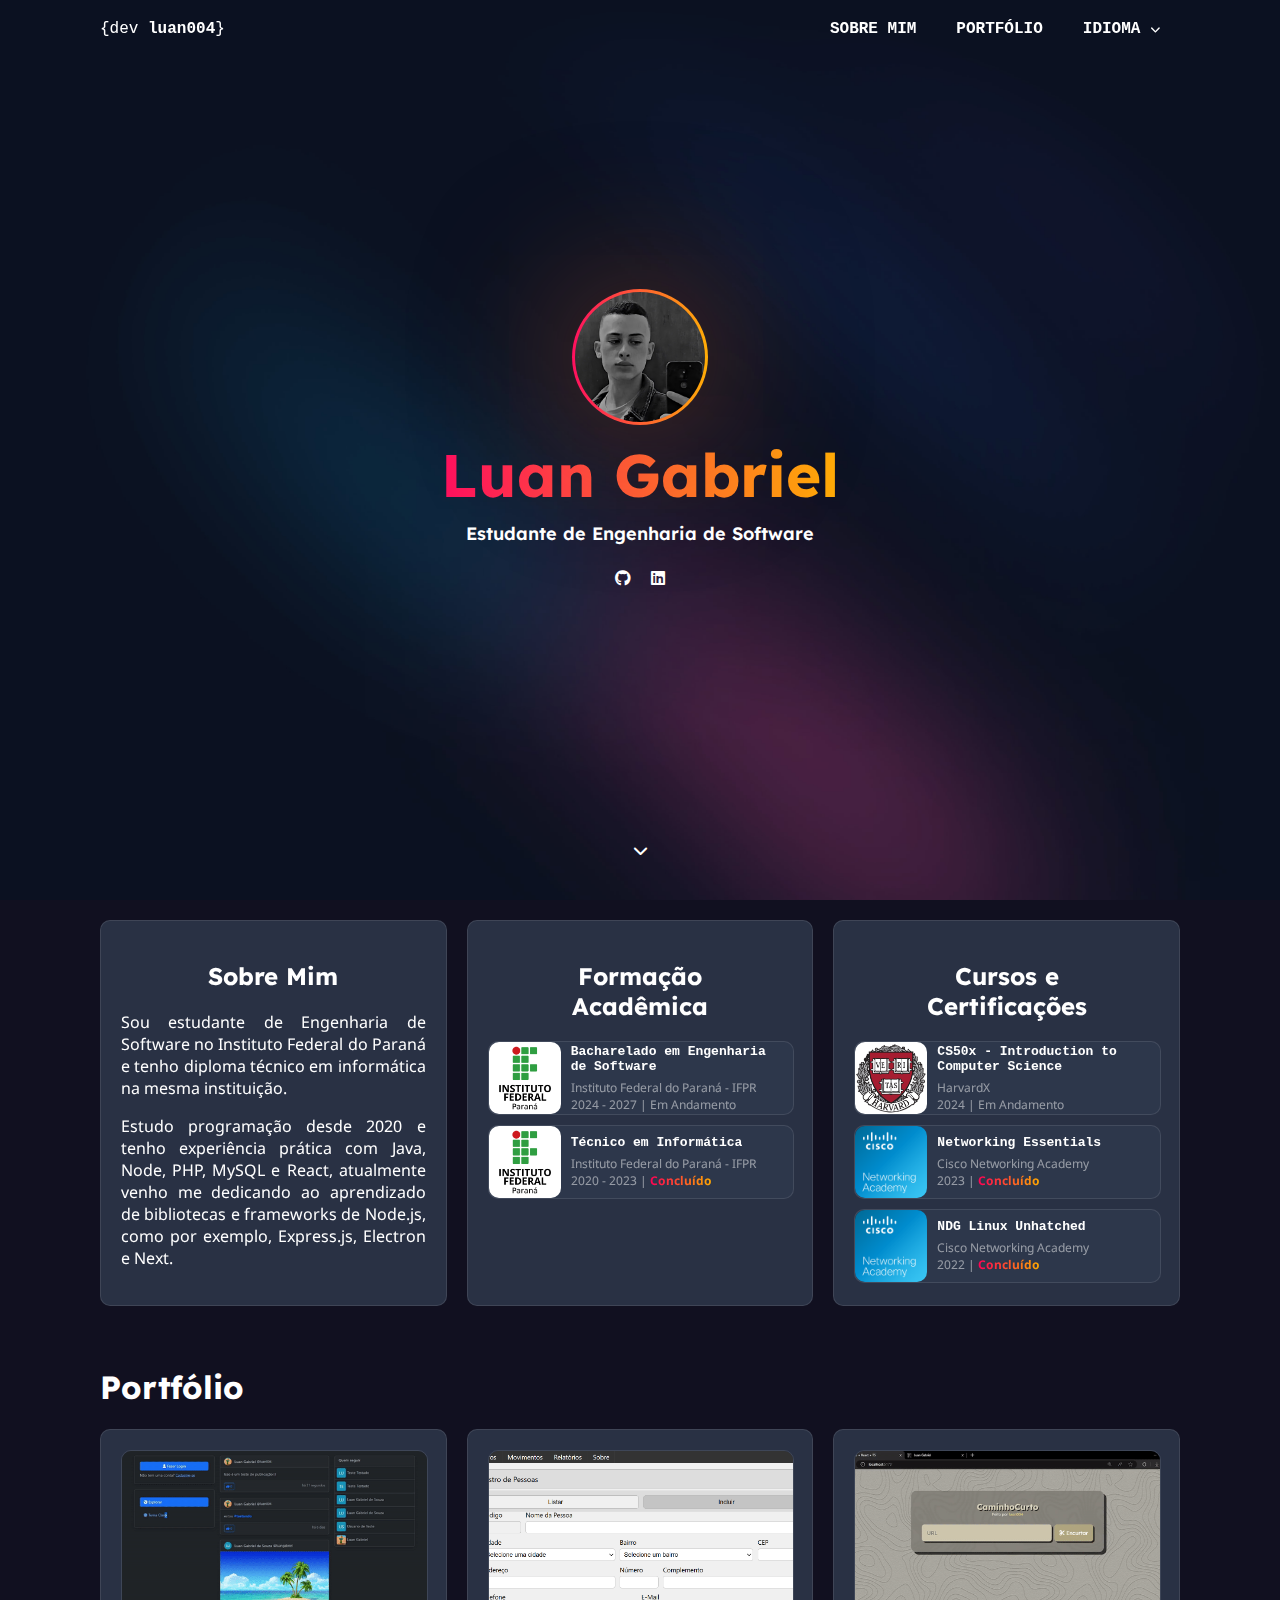
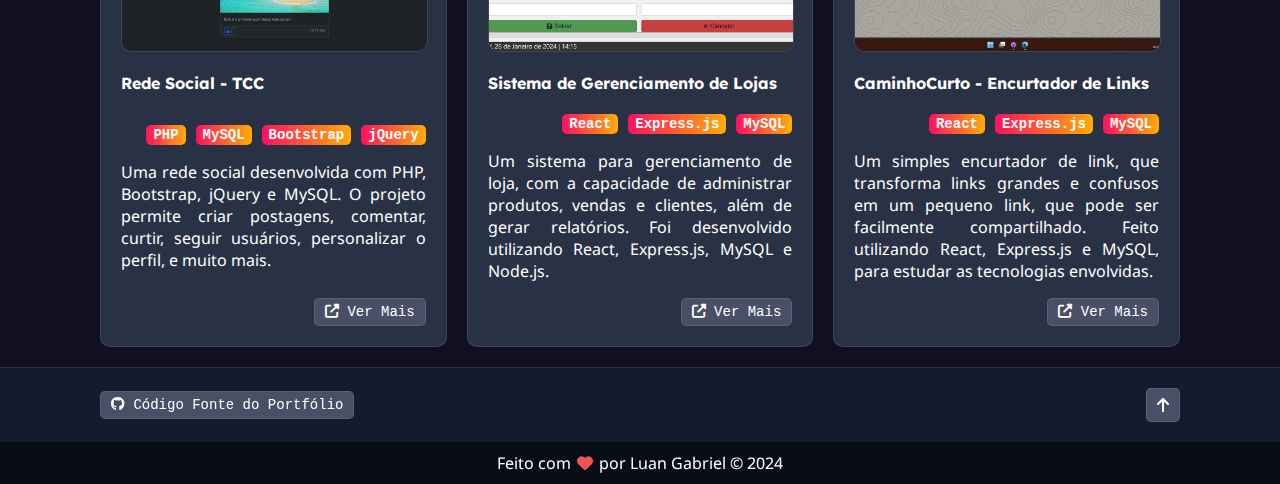
==== commit 15f9bee7: "20-06" ====
--- a/index.html
+++ b/index.html
@@ -194,29 +194,31 @@
 
     <!-- NAVBAR -->
     <header>
-        <nav class="transparent">
-            <span class="logo">{dev <b>luan004</b>}</span>
-            <ul>
-                <a href="#aboutme" id="nav-aboutme"></a>
-                <a href="#portfolio" id="nav-portfolio"></a>
-                <div class="dropdown">
-                    <button class="dropdown-button">
-                        <span id="nav-language"></span>
-                        <i class="fa-solid fa-chevron-down"></i>
-                    </button>
-                    <div class="dropdown-menu">
-                        <button onclick="setLang('pt-br')">
-                            <img src="images/br.png" alt="Brazil Flag">
-                            PORTUGUÊS
+        <div class="header-content transparent">
+            <nav>
+                <span class="logo">{dev <b>luan004</b>}</span>
+                <ul>
+                    <a href="#aboutme" id="nav-aboutme"></a>
+                    <a href="#portfolio" id="nav-portfolio"></a>
+                    <div class="dropdown">
+                        <button class="dropdown-button">
+                            <span id="nav-language"></span>
+                            <i class="fa-solid fa-chevron-down"></i>
                         </button>
-                        <button onclick="setLang('en-us')">
-                            <img src="images/us.png" alt="United States Flag">
-                            ENGLISH
-                        </button>
-                    </div>
-                </div>
-            </ul>
-        </nav>
+                        <div class="dropdown-menu">
+                            <button onclick="setLang('pt-br')">
+                                <img src="images/br.png" alt="Brazil Flag">
+                                PORTUGUÊS
+                            </button>
+                            <button onclick="setLang('en-us')">
+                                <img src="images/us.png" alt="United States Flag">
+                                ENGLISH
+                            </button>
+                        </div>
+                    </div>
+                </ul>
+            </nav>
+        </div>
     </header>
 </body>
 <script src="js/script.js"></script>
--- a/css/main.css
+++ b/css/main.css
@@ -1,9 +1,8 @@
 /* ROBOTO FONTFACE */
 
 @import url('https://fonts.googleapis.com/css?family=Roboto:300,400,500,700&display=swap');
-@import url('https://fonts.googleapis.com/css2?family=Varela+Round&display=swap');
-@import url('https://fonts.googleapis.com/css2?family=Poetsen+One&display=swap');
 @import url('https://fonts.googleapis.com/css2?family=Noto+Sans:ital,wght@0,100..900;1,100..900&display=swap');
+@import url('https://fonts.googleapis.com/css2?family=Lexend:wght@100..900&display=swap');
 
 html {
     scroll-behavior: smooth;
@@ -21,7 +20,7 @@
 }
 
 h1, h2, h3, h4, h5, h6 {
-    font-family: 'Varela Round', sans-serif;
+    font-family: 'Lexend', sans-serif;
 }
 /* FACE SECTION */
 
@@ -65,12 +64,13 @@
     -webkit-background-clip: text;
     -webkit-text-fill-color: transparent;
     font-size: 60px;
-    margin: 10px;
+    margin: 10px; 
 }
 
 #face .content h2 {
     font-size: 18px;
     margin: 10px;
+    font-weight: 600;
 }
 
 
@@ -135,20 +135,29 @@
 /* ABOUT ME */
 
 #aboutme {
-    background-color:  rgba(20, 30, 48, 0.8);
-    backdrop-filter: blur(5px);
+/*     background-color:  rgba(20, 30, 48, 0.8);
+    backdrop-filter: blur(5px); */
     color: white;
     display: grid;
     gap: 20px;
     grid-template-columns: 1fr 1fr 1fr;
-    border-top: solid 1px rgba(255, 255, 255, 0.1);
-    border-bottom: solid 1px rgba(255, 255, 255, 0.1);
+/*     border-top: solid 1px rgba(255, 255, 255, 0.1);
+    border-bottom: solid 1px rgba(255, 255, 255, 0.1); */
 }
 
 #aboutme h1 {
     text-align: center;
     font-size: 24px;
     margin: 20px;
+}
+
+.aboutme, .education-content, .courses-content {
+    padding: 20px;
+    box-sizing: border-box;
+    background-color: rgba(47, 57, 77, 0.8);
+    border-radius: 10px;
+    border: solid 1px rgba(255, 255, 255, 0.1);
+    backdrop-filter: blur(5px);
 }
 
 .aboutme p {
@@ -252,6 +261,9 @@
     gap: 10px;
 }
 
+.tags {
+    flex-wrap: wrap;
+}
 
 .tag {
     padding: 2px 7px;
@@ -285,25 +297,16 @@
     filter: brightness(0.7);
 }
 
-@media screen and (min-width: 2800px){
-    .grid {
-        grid-template-columns: repeat(6, minmax(0, 1fr));
-    }
-}
-
-@media screen and (min-width: 2000px) {
-    .aboutme {
-        width: 500px;
-    }
-    
-    .education-content {
-        width: 500px;
-        margin: 0 auto;
-    }
-    
-    .courses-content {
-        width: 500px;
-        margin-left: auto;
+@media screen and (min-width: 2400px){
+    #aboutme {
+        width: 1700px;
+        margin: auto;
+        padding: 0;
+    }
+    section {
+        width: 1700px;
+        margin: auto;
+        padding: 20px 0;
     }
 }
 
--- a/css/footer.css
+++ b/css/footer.css
@@ -62,6 +62,15 @@
     color: rgb(238, 84, 84);
 }
 
+@media screen and (min-width: 2400px){
+    footer div {
+        width: 1700px;
+        margin: auto;
+        padding: 20px 0;
+    }
+}
+
+
 @media screen and (max-width: 1700px) {
     footer div {
         padding: 20px 100px;
--- a/css/nav.css
+++ b/css/nav.css
@@ -3,23 +3,27 @@
 header {
     position: absolute;
     top: 0;
+    width: 100%;
+}
+
+.header-content {
+    position: fixed;
+    width: 100%;
+    background-color:  rgba(20, 30, 48, 0.8);
+    backdrop-filter: blur(5px);
+    border-bottom: solid 1px rgba(255, 255, 255, 0.1);
+    transition: 0.3s;
 }
 
 nav {
-    font-family: 'Roboto Mono', monospace; 
-    position: fixed;
-    width: -webkit-fill-available;
-    background-color:  rgba(20, 30, 48, 0.8);
-    display: flex;
-    backdrop-filter: blur(5px);
-    padding: 0 250px;
-    transition: 0.3s;
-    width: 100%;
+    margin: 0 250px;
+    font-family: 'Roboto Mono', monospace;
+    margin: auto;
+    display: flex;
     box-sizing: border-box;
-    border-bottom: solid 1px rgba(255, 255, 255, 0.1);
-}
-
-nav.transparent {
+}
+
+.header-content.transparent {
     background-color: rgba(0, 0, 0, 0);
     border: rgba(255, 255, 255, 0);;
 }
@@ -147,9 +151,34 @@
 
 }
 
+@media screen and (min-width: 2400px){
+    nav {
+        width: 1700px;
+    }
+    header {
+        position: absolute;
+        top: 0;
+        width: 100%;
+    }
+    
+    .header-content {
+        position: fixed;
+        width: 100%;
+        background-color:  rgba(20, 30, 48, 0.8);
+        backdrop-filter: blur(5px);
+        border-bottom: solid 1px rgba(255, 255, 255, 0.1);
+    }
+}
+
+@media screen and (max-width: 2399px){
+    nav {
+        margin: 0 250px;
+    }
+}
+
 @media screen and (max-width: 1700px) {
     nav {
-        padding: 0 100px;
+        margin: 0 100px;
     }
 }
 
@@ -157,6 +186,7 @@
 
     nav {
         padding: 0;
+        margin: 0;
     }
 
     nav .logo {
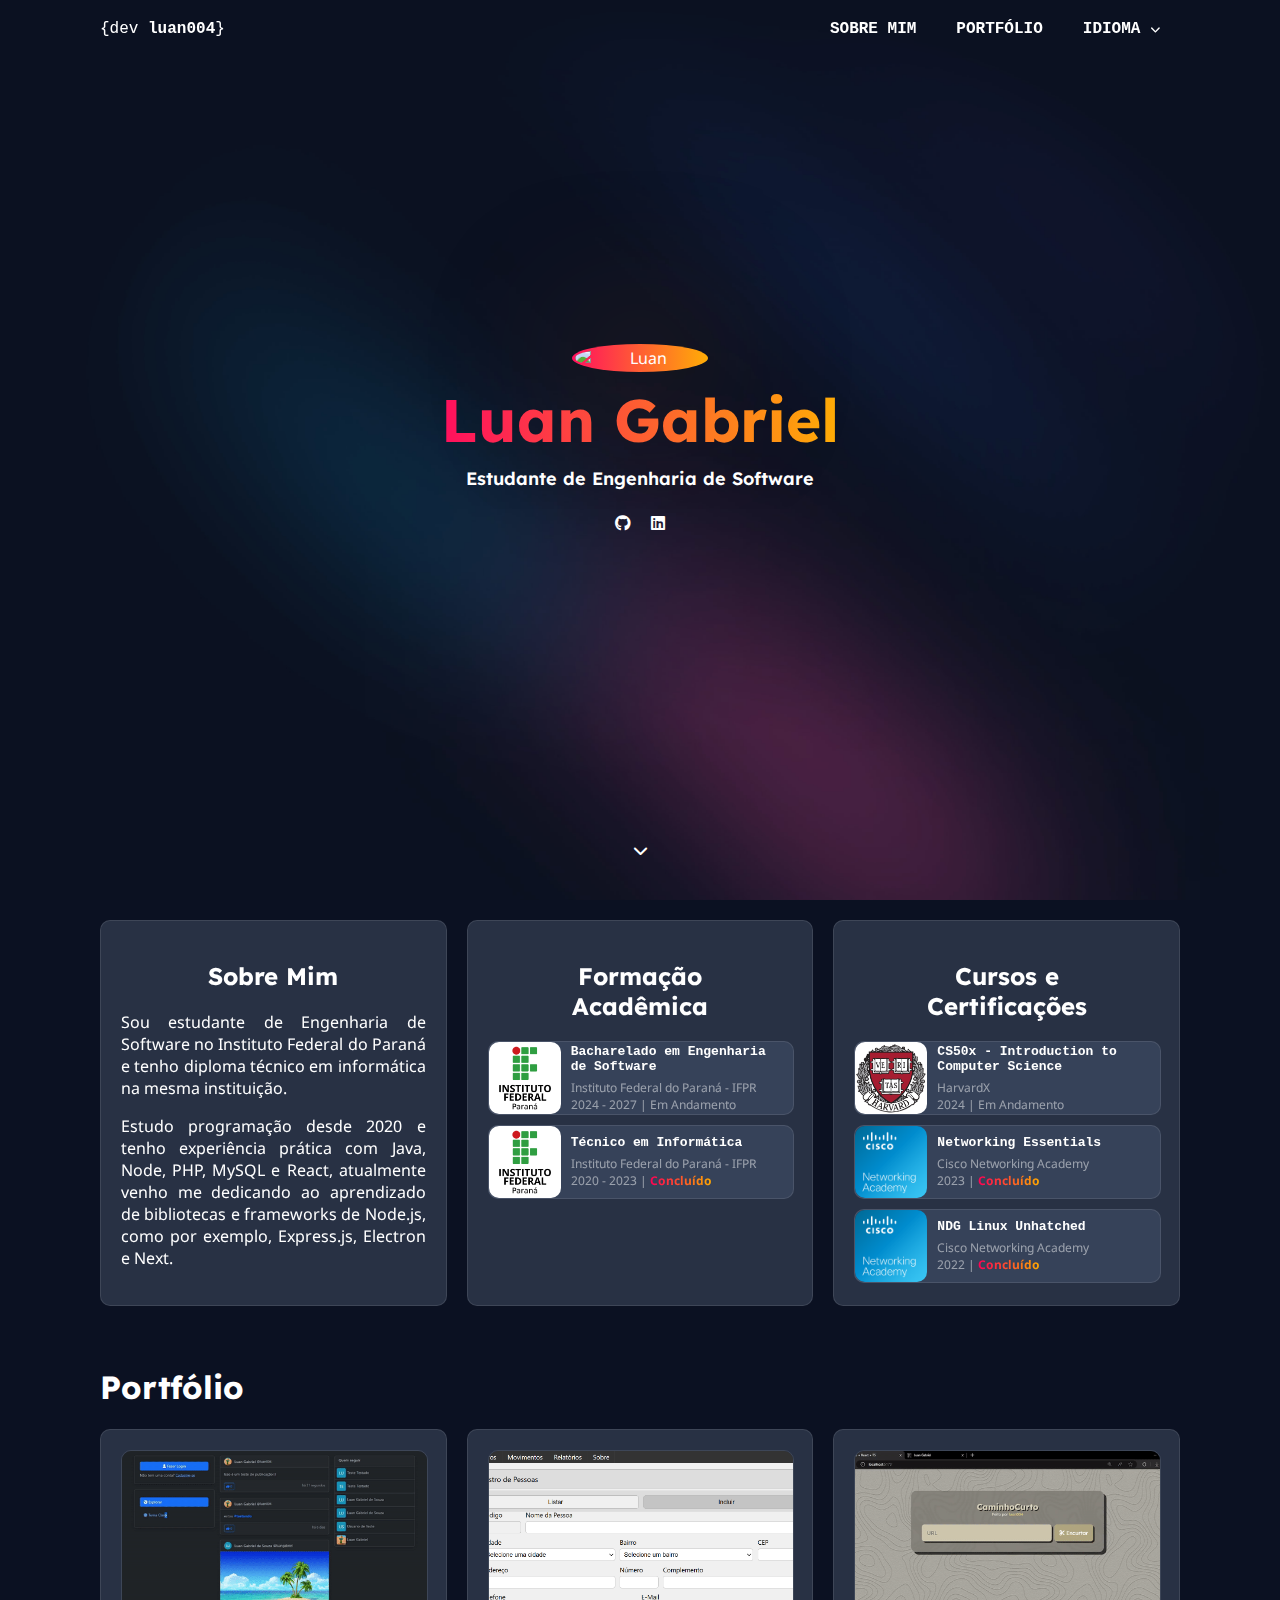
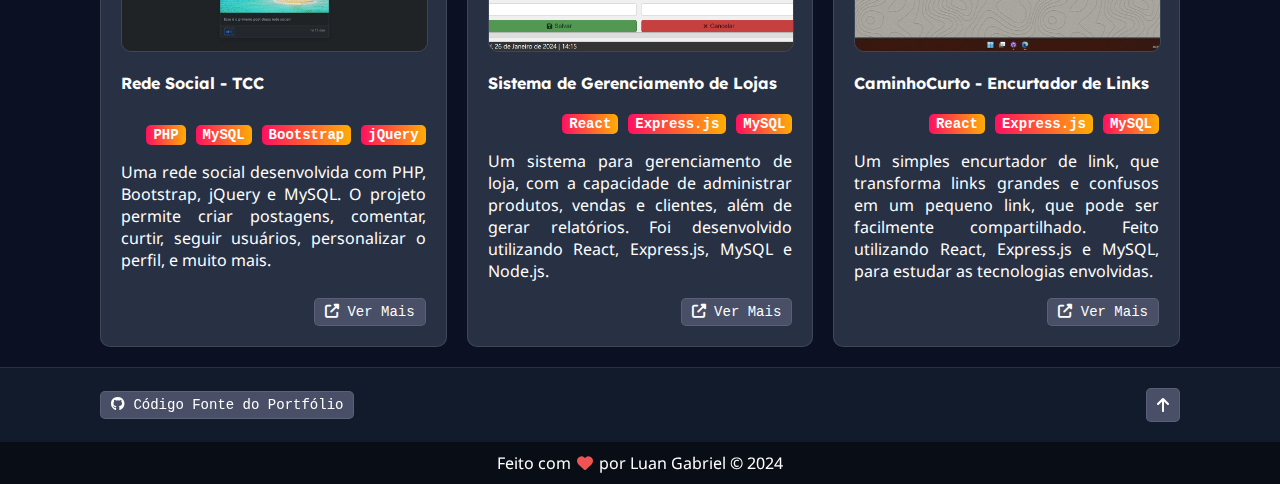
==== commit 552b8f7b: "feat: new avatar img" ====
--- a/index.html
+++ b/index.html
@@ -20,7 +20,7 @@
     <section id="face">
         <div class="content">
             <div class="avatar">
-                <img src="images/avatar.jpg" alt="Luan">
+                <img src="images/avatarpic.jpgs" alt="Luan">
             </div>
             <h1>Luan Gabriel</h1>
             <h2 id="face-subtitle"></h2>
--- a/css/main.css
+++ b/css/main.css
@@ -13,10 +13,10 @@
     font-family: 'Noto Sans', sans-serif;
     min-height: 100vh;
     min-width: 360px;
-    background-image: url('../images/hero-dark@90.dba36cdf.jpg');
     background-size: cover;
     background-attachment: fixed;
-    background-color: rgba(17,16,32,1);
+    background-color: rgb(11 17 34);
+    background-image: url('../images/hero-dark@90.dba36cdf.jpg');
 }
 
 h1, h2, h3, h4, h5, h6 {
@@ -28,8 +28,6 @@
     min-height: 100vh;
     box-sizing: border-box;
     display: flex;
-    /* background: linear-gradient(115deg, rgba(17,16,32,1) 16%, rgba(37,59,66,1) 88%); */
-    
     background-size: cover;
 }
 
@@ -64,7 +62,7 @@
     -webkit-background-clip: text;
     -webkit-text-fill-color: transparent;
     font-size: 60px;
-    margin: 10px; 
+    margin: 10px;
 }
 
 #face .content h2 {
@@ -172,7 +170,7 @@
 }
 
 .course {
-    background-color:  rgba(47, 57, 77, 0.8);
+    background-color:  rgba(78, 92, 120, 0.4);
     border: solid 1px rgba(255, 255, 255, 0.1);
     border-radius: 10px;
     height: 72px;
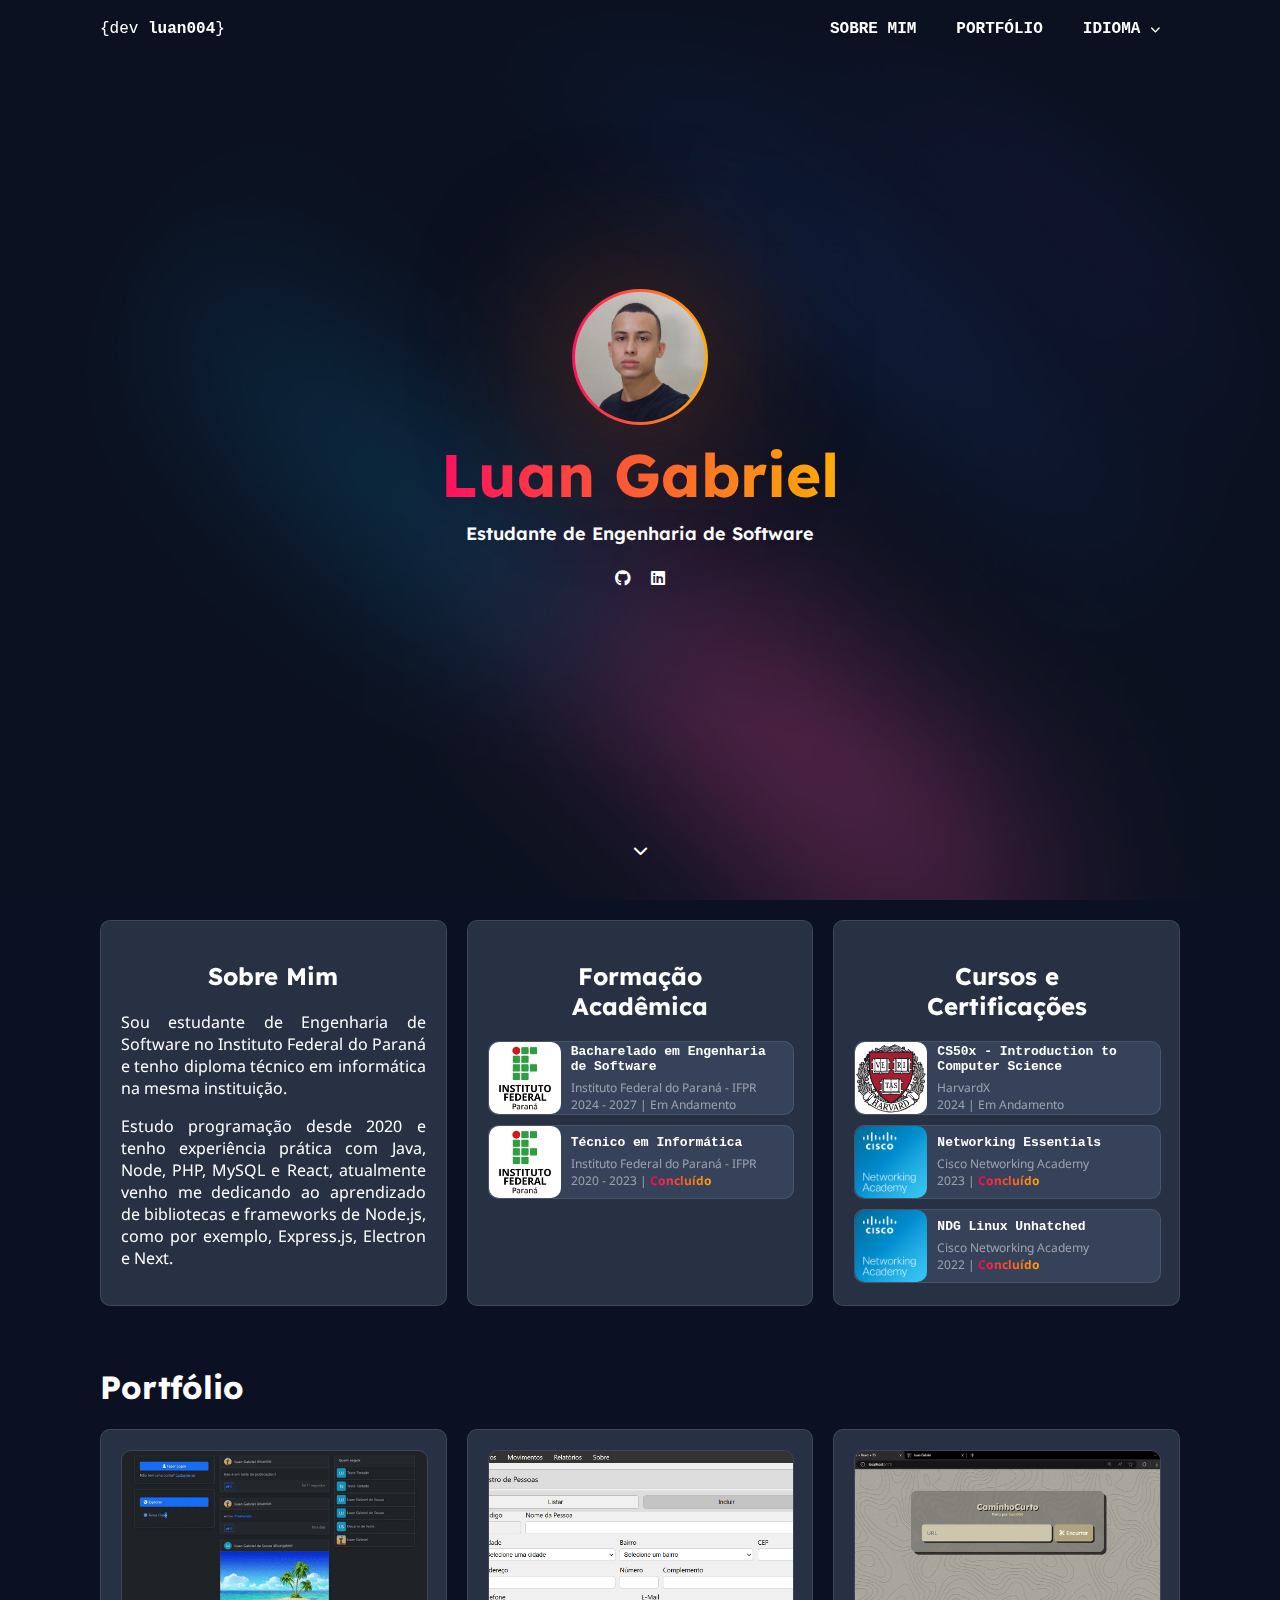
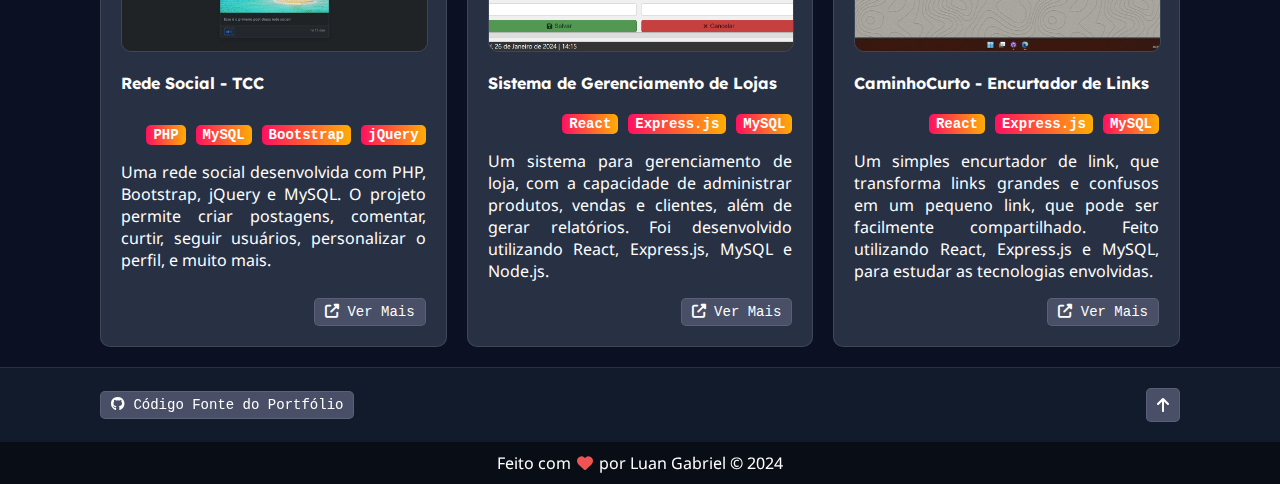
==== commit 11bf7530: "fix: avatar file" ====
--- a/index.html
+++ b/index.html
@@ -20,7 +20,7 @@
     <section id="face">
         <div class="content">
             <div class="avatar">
-                <img src="images/avatarpic.jpgs" alt="Luan">
+                <img src="images/avatarpic.jpg" alt="Luan">
             </div>
             <h1>Luan Gabriel</h1>
             <h2 id="face-subtitle"></h2>
